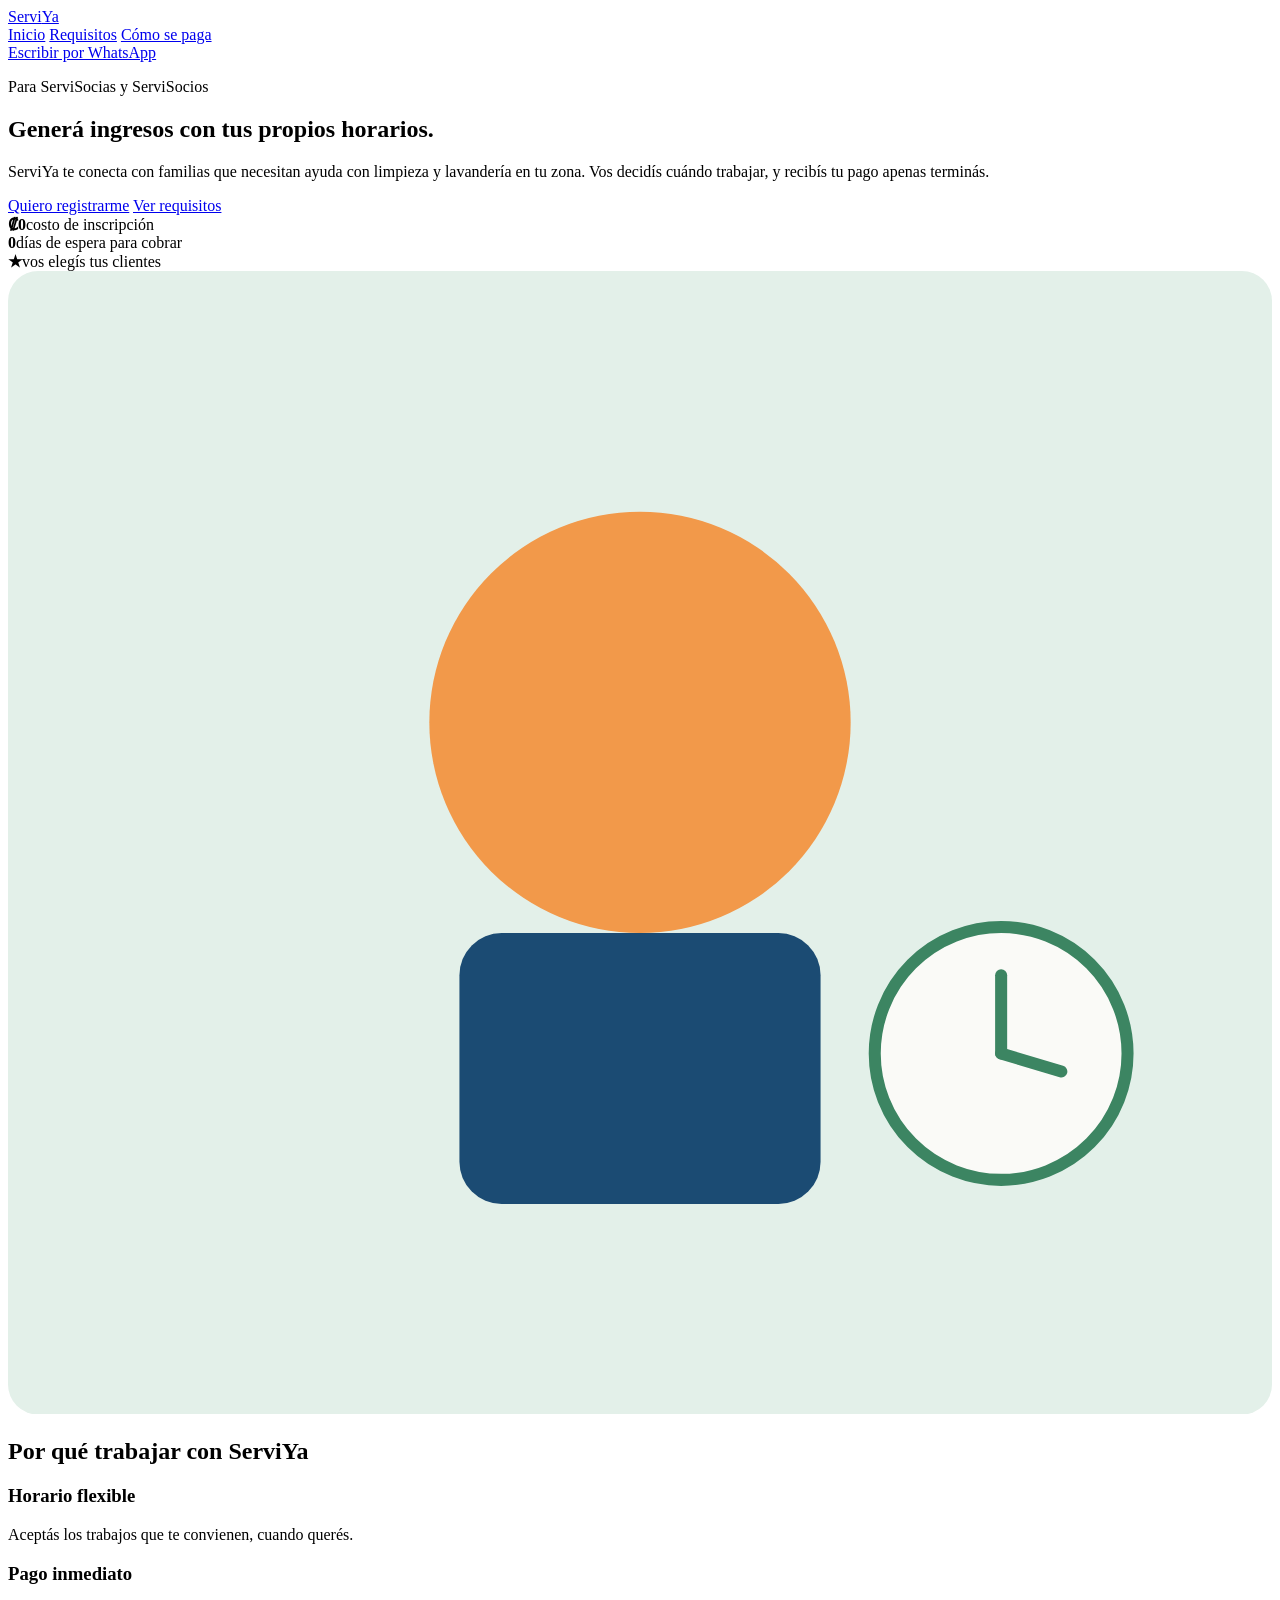
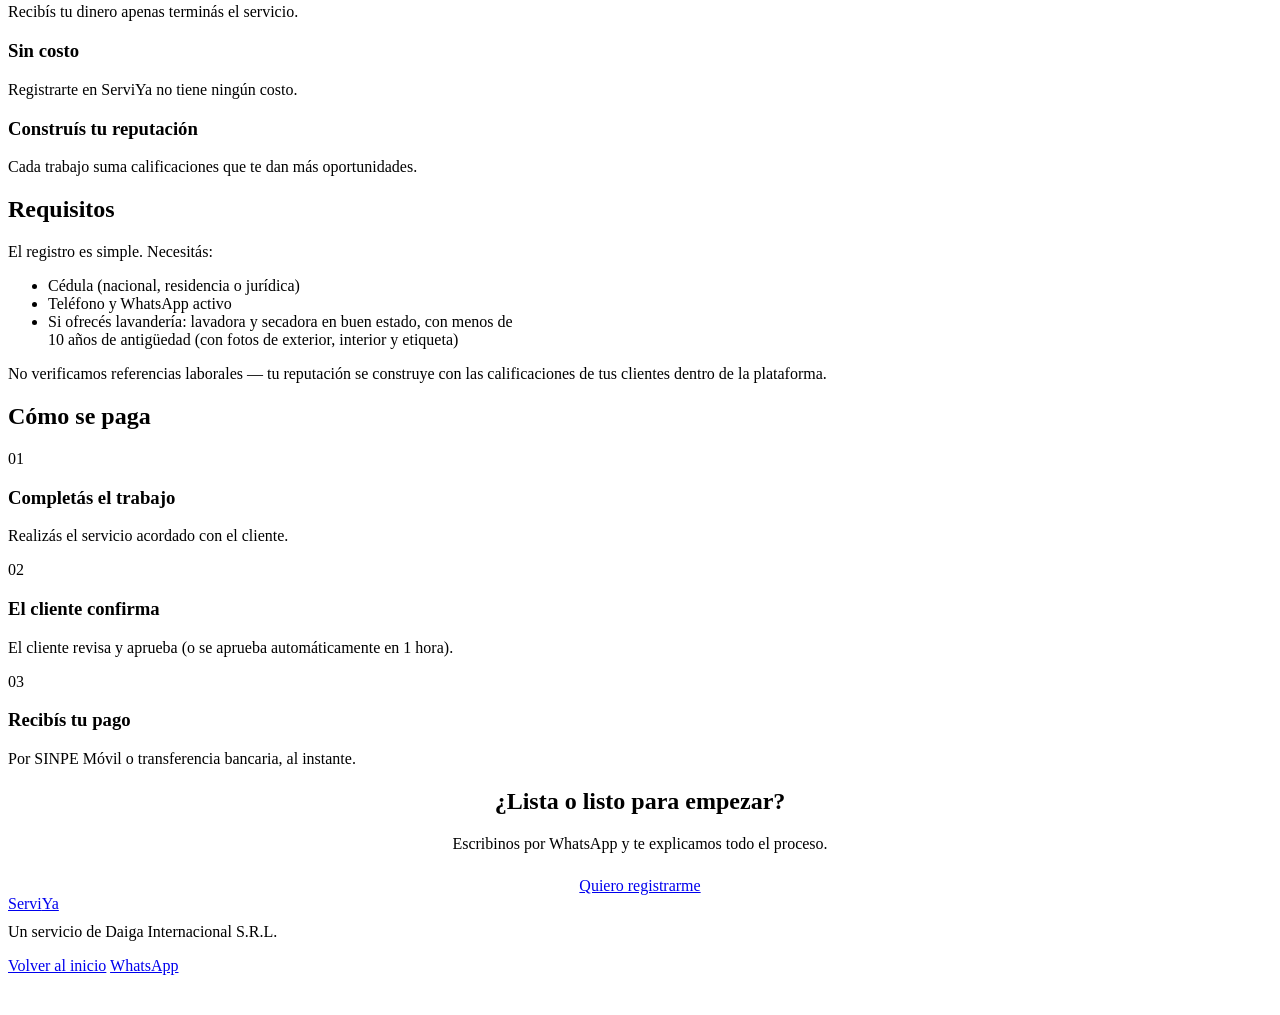
==== socios.html @ 501db4bc "Add files via upload" ====
<!DOCTYPE html>
<html lang="es-CR">
<head>
<meta charset="UTF-8">
<meta name="viewport" content="width=device-width, initial-scale=1.0">
<title>Trabajá con ServiYa — Generá ingresos con horarios flexibles</title>
<meta name="description" content="Sumate a ServiYa como ServiSocia o ServiSocio. Horarios flexibles, pago rápido por SINPE Móvil o transferencia, sin costo de inscripción.">
<link rel="stylesheet" href="styles.css">
</head>
<body>

<header class="site">
  <div class="wrap nav">
    <a href="index.html" class="logo">Servi<span>Ya</span></a>
    <nav class="nav-links">
      <a href="index.html">Inicio</a>
      <a href="#requisitos">Requisitos</a>
      <a href="#pagos">Cómo se paga</a>
    </nav>
    <a class="btn btn-primary" href="https://wa.me/50661637745?text=Hola%2C%20quiero%20ser%20ServiSocio%2Fa%20de%20ServiYa" target="_blank" rel="noopener">Escribir por WhatsApp</a>
  </div>
</header>

<section class="hero">
  <div class="wrap hero-grid">
    <div>
      <p class="eyebrow-plain">Para ServiSocias y ServiSocios</p>
      <h1>Generá ingresos con tus propios horarios.</h1>
      <p class="lead">ServiYa te conecta con familias que necesitan ayuda con limpieza y lavandería en tu zona. Vos decidís cuándo trabajar, y recibís tu pago apenas terminás.</p>
      <div class="hero-actions">
        <a class="btn btn-primary" href="https://wa.me/50661637745?text=Hola%2C%20quiero%20ser%20ServiSocio%2Fa%20de%20ServiYa" target="_blank" rel="noopener">Quiero registrarme</a>
        <a class="btn btn-outline" href="#requisitos">Ver requisitos</a>
      </div>
      <div class="trust-row">
        <div class="trust-item"><strong>₡0</strong><span>costo de inscripción</span></div>
        <div class="trust-item"><strong>0</strong><span>días de espera para cobrar</span></div>
        <div class="trust-item"><strong>★</strong><span>vos elegís tus clientes</span></div>
      </div>
    </div>
    <div class="hero-art">
      <svg viewBox="0 0 420 380" width="100%" xmlns="http://www.w3.org/2000/svg" role="img" aria-label="Persona con canasta de ropa limpia y reloj de horario flexible">
        <rect x="0" y="0" width="420" height="380" rx="10" fill="#E3F0E9"/>
        <circle cx="210" cy="150" r="70" fill="#F2994A"/>
        <rect x="150" y="220" width="120" height="90" rx="14" fill="#1B4B73"/>
        <circle cx="330" cy="260" r="42" fill="#FAFAF7" stroke="#3C8562" stroke-width="4"/>
        <line x1="330" y1="260" x2="330" y2="234" stroke="#3C8562" stroke-width="4" stroke-linecap="round"/>
        <line x1="330" y1="260" x2="350" y2="266" stroke="#3C8562" stroke-width="4" stroke-linecap="round"/>
      </svg>
    </div>
  </div>
</section>

<section id="beneficios">
  <div class="wrap">
    <div class="section-head">
      <h2>Por qué trabajar con ServiYa</h2>
    </div>
    <div class="steps">
      <div class="step">
        <h3>Horario flexible</h3>
        <p>Aceptás los trabajos que te convienen, cuando querés.</p>
      </div>
      <div class="step">
        <h3>Pago inmediato</h3>
        <p>Recibís tu dinero apenas terminás el servicio.</p>
      </div>
      <div class="step">
        <h3>Sin costo</h3>
        <p>Registrarte en ServiYa no tiene ningún costo.</p>
      </div>
      <div class="step">
        <h3>Construís tu reputación</h3>
        <p>Cada trabajo suma calificaciones que te dan más oportunidades.</p>
      </div>
    </div>
  </div>
</section>

<section id="requisitos">
  <div class="wrap">
    <div class="section-head">
      <h2>Requisitos</h2>
      <p>El registro es simple. Necesitás:</p>
    </div>
    <ul class="service-list" style="max-width:480px; font-size:1rem;">
      <li>Cédula (nacional, residencia o jurídica)</li>
      <li>Teléfono y WhatsApp activo</li>
      <li>Si ofrecés lavandería: lavadora y secadora en buen estado, con menos de 10 años de antigüedad (con fotos de exterior, interior y etiqueta)</li>
    </ul>
    <p class="pricing-note">No verificamos referencias laborales — tu reputación se construye con las calificaciones de tus clientes dentro de la plataforma.</p>
  </div>
</section>

<section id="pagos">
  <div class="wrap">
    <div class="section-head">
      <h2>Cómo se paga</h2>
    </div>
    <div class="steps" style="grid-template-columns: repeat(3, 1fr);">
      <div class="step">
        <span class="num">01</span>
        <h3>Completás el trabajo</h3>
        <p>Realizás el servicio acordado con el cliente.</p>
      </div>
      <div class="step">
        <span class="num">02</span>
        <h3>El cliente confirma</h3>
        <p>El cliente revisa y aprueba (o se aprueba automáticamente en 1 hora).</p>
      </div>
      <div class="step">
        <span class="num">03</span>
        <h3>Recibís tu pago</h3>
        <p>Por SINPE Móvil o transferencia bancaria, al instante.</p>
      </div>
    </div>
  </div>
</section>

<section>
  <div class="wrap" style="text-align:center;">
    <h2>¿Lista o listo para empezar?</h2>
    <p style="margin:0 auto 24px;">Escribinos por WhatsApp y te explicamos todo el proceso.</p>
    <a class="btn btn-primary" href="https://wa.me/50661637745?text=Hola%2C%20quiero%20ser%20ServiSocio%2Fa%20de%20ServiYa" target="_blank" rel="noopener">Quiero registrarme</a>
  </div>
</section>

<footer>
  <div class="wrap footer-grid">
    <div>
      <a href="index.html" class="logo">Servi<span>Ya</span></a>
      <p style="margin-top:10px;">Un servicio de Daiga Internacional S.R.L.</p>
    </div>
    <div class="footer-links">
      <a href="index.html">Volver al inicio</a>
      <a href="https://wa.me/50661637745" target="_blank" rel="noopener">WhatsApp</a>
    </div>
  </div>
</footer>

<a class="wa-float" href="https://wa.me/50661637745?text=Hola%2C%20quiero%20ser%20ServiSocio%2Fa%20de%20ServiYa" target="_blank" rel="noopener" aria-label="Contactar por WhatsApp">
  <svg width="28" height="28" viewBox="0 0 24 24" fill="#fff"><path d="M12.04 2C6.58 2 2.13 6.45 2.13 11.91c0 1.75.46 3.39 1.26 4.81L2 22l5.42-1.42a9.9 9.9 0 0 0 4.62 1.18h.01c5.46 0 9.9-4.45 9.9-9.91 0-2.65-1.03-5.13-2.9-7-1.87-1.87-4.35-2.85-7.01-2.85zm0 18.02h-.01a8.2 8.2 0 0 1-4.19-1.15l-.3-.18-3.12.82.83-3.04-.2-.31a8.15 8.15 0 0 1-1.26-4.35c0-4.52 3.68-8.2 8.21-8.2 2.19 0 4.25.86 5.8 2.4a8.14 8.14 0 0 1 2.4 5.81c0 4.52-3.68 8.2-8.16 8.2zm4.48-6.14c-.25-.12-1.45-.72-1.67-.8-.22-.08-.39-.12-.55.12-.16.25-.63.8-.77.96-.14.16-.28.18-.53.06-.25-.12-1.04-.38-1.98-1.22-.73-.65-1.22-1.46-1.37-1.7-.14-.25-.02-.39.11-.51.11-.11.25-.29.37-.43.12-.14.16-.25.25-.41.08-.16.04-.31-.02-.43-.06-.12-.55-1.32-.75-1.81-.2-.48-.4-.41-.55-.42-.14-.01-.31-.01-.47-.01-.16 0-.43.06-.65.31-.22.25-.86.84-.86 2.05 0 1.21.88 2.38 1 2.54.12.16 1.73 2.64 4.2 3.7.59.25 1.05.4 1.41.52.59.19 1.13.16 1.55.1.47-.07 1.45-.59 1.66-1.16.2-.57.2-1.06.14-1.16-.06-.1-.22-.16-.47-.28z"/></svg>
</a>

</body>
</html>
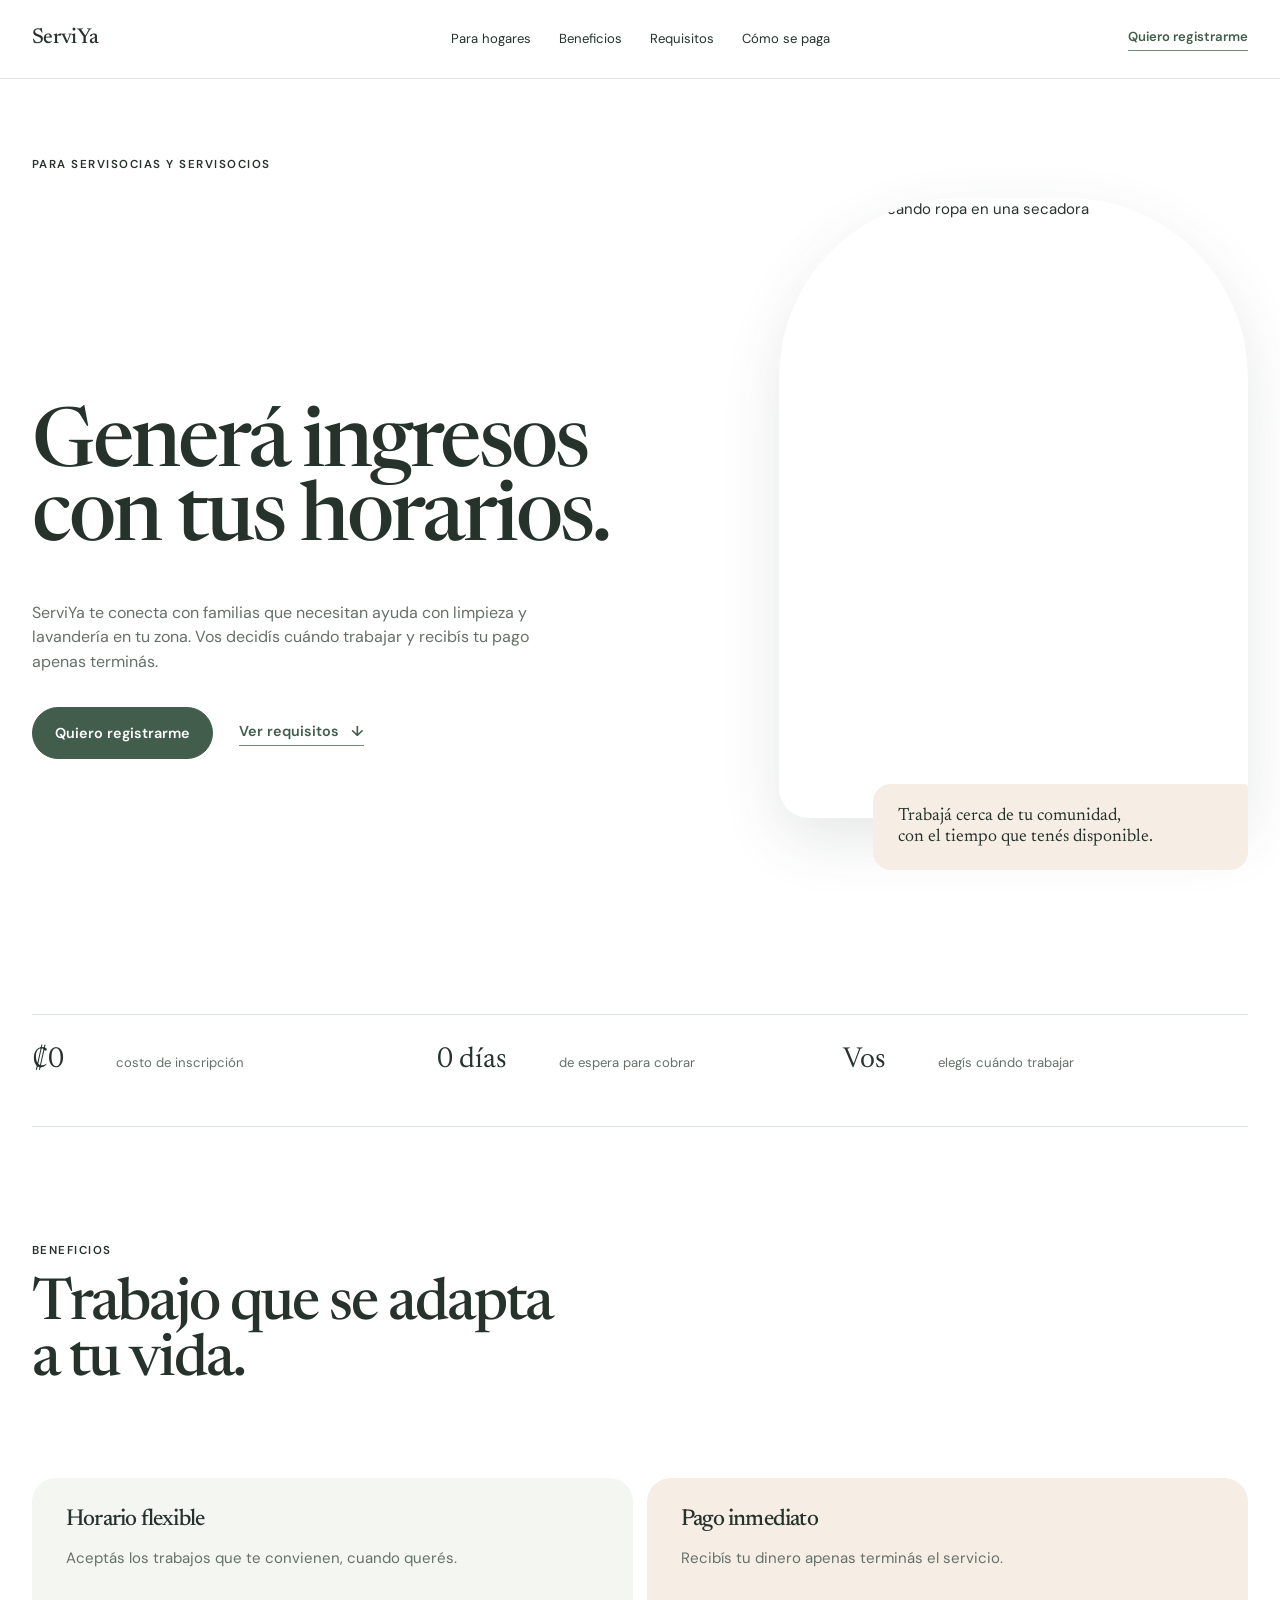
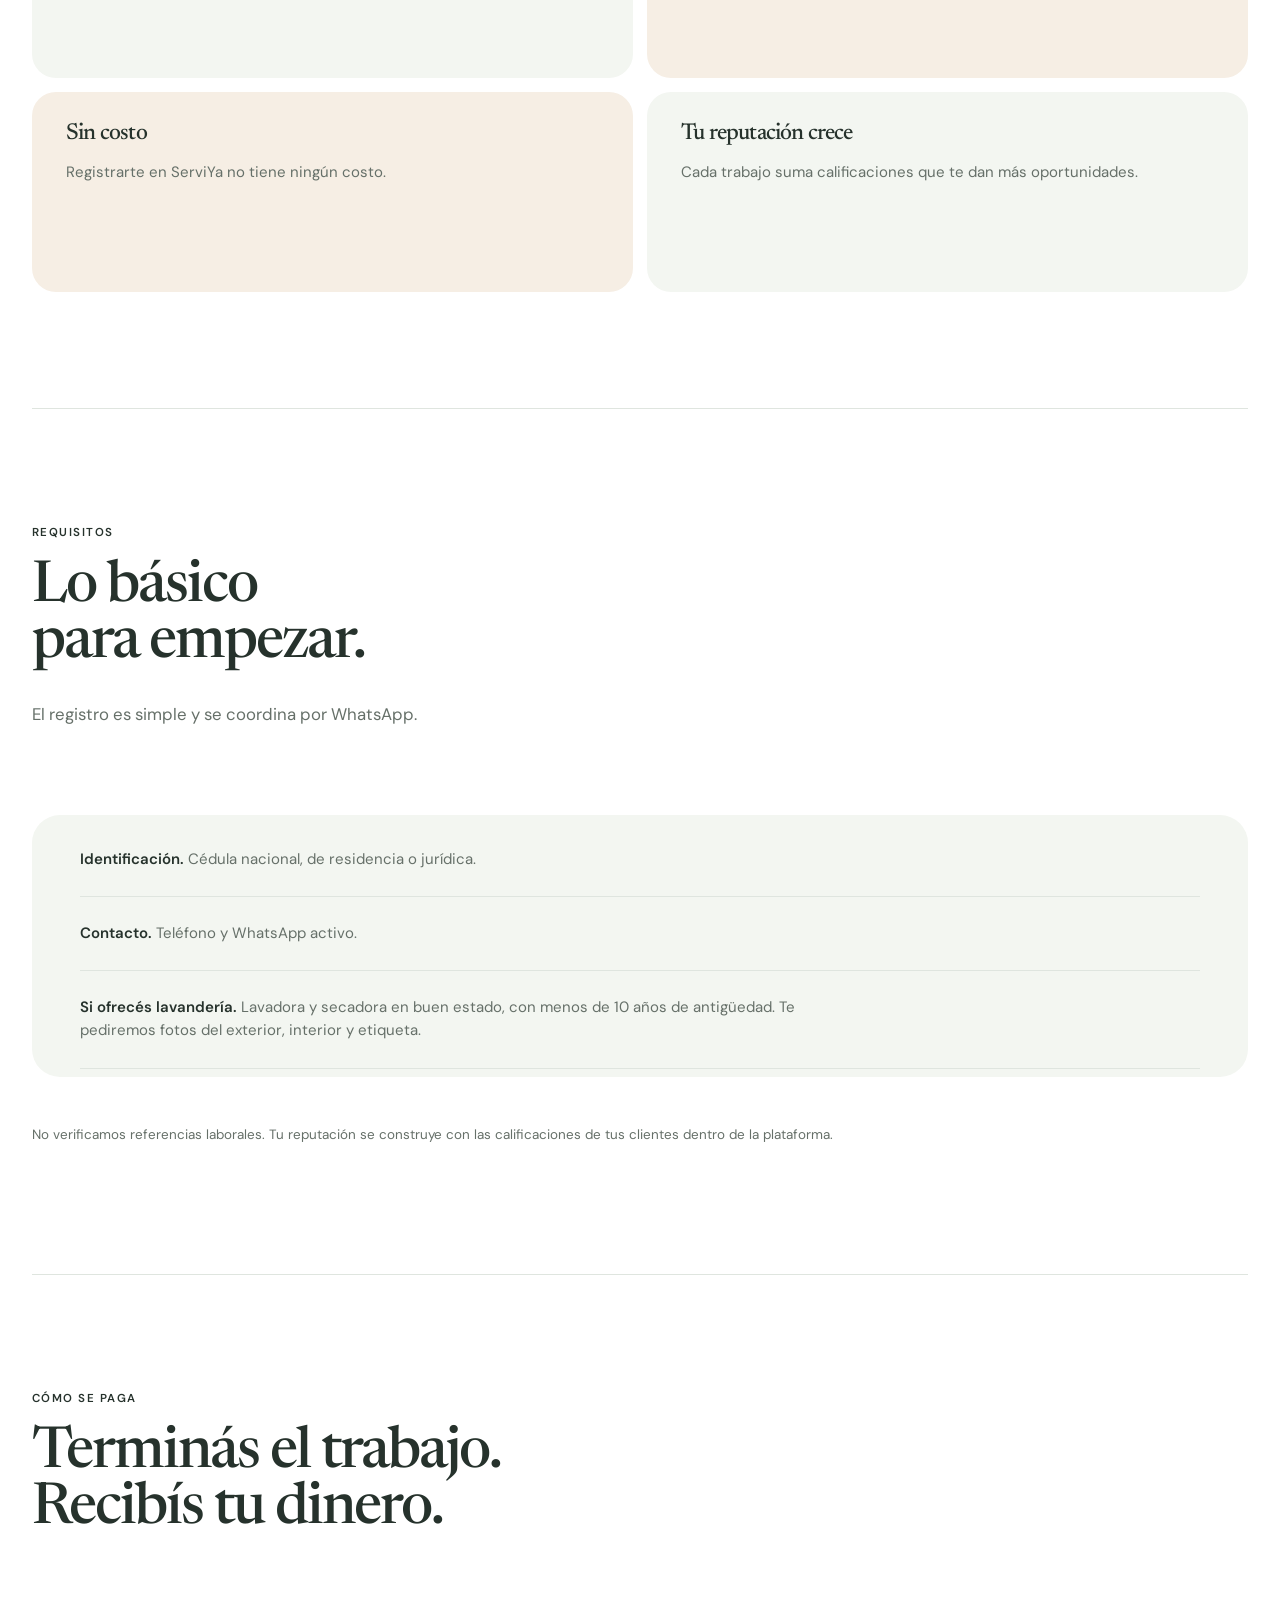
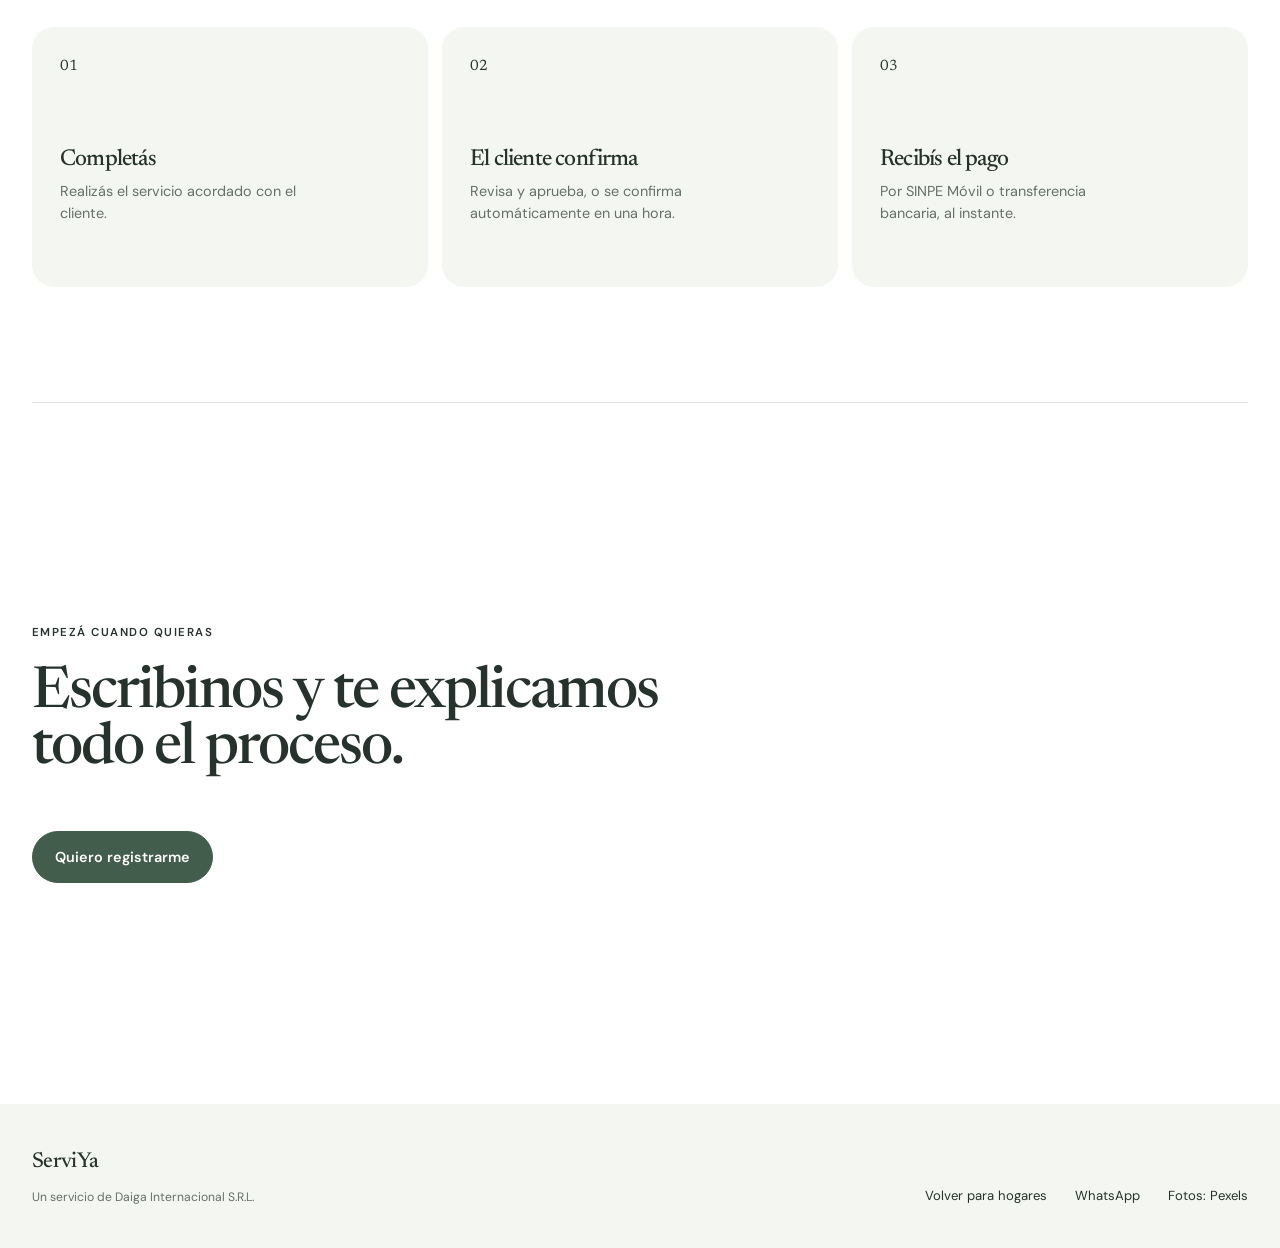
==== commit 07245c7a: "Add files via upload" ====
--- a/socios.html
+++ b/socios.html
@@ -1,145 +1,98 @@
-<!DOCTYPE html>
+<!doctype html>
 <html lang="es-CR">
 <head>
-<meta charset="UTF-8">
-<meta name="viewport" content="width=device-width, initial-scale=1.0">
-<title>Trabajá con ServiYa — Generá ingresos con horarios flexibles</title>
-<meta name="description" content="Sumate a ServiYa como ServiSocia o ServiSocio. Horarios flexibles, pago rápido por SINPE Móvil o transferencia, sin costo de inscripción.">
-<link rel="stylesheet" href="styles.css">
+  <meta charset="utf-8">
+  <meta name="viewport" content="width=device-width, initial-scale=1">
+  <title>Trabajá con ServiYa — Horarios flexibles</title>
+  <meta name="description" content="Generá ingresos ofreciendo limpieza o lavandería con horarios flexibles y pago rápido.">
+  <link rel="preconnect" href="https://fonts.googleapis.com">
+  <link rel="preconnect" href="https://fonts.gstatic.com" crossorigin>
+  <link href="https://fonts.googleapis.com/css2?family=DM+Sans:wght@400;500;600&family=Newsreader:opsz,wght@6..72,500;6..72,600&display=swap" rel="stylesheet">
+  <link rel="stylesheet" href="styles.css">
 </head>
 <body>
+  <header class="site-header">
+    <div class="shell header-inner">
+      <a class="site-name" href="index.html" aria-label="ServiYa, inicio">ServiYa</a>
+      <nav class="main-nav" aria-label="Navegación principal">
+        <a href="index.html">Para hogares</a>
+        <a href="#beneficios">Beneficios</a>
+        <a href="#requisitos">Requisitos</a>
+        <a href="#pagos">Cómo se paga</a>
+      </nav>
+      <a class="header-cta" href="https://wa.me/50661637745?text=Hola%2C%20quiero%20ser%20ServiSocio%2Fa%20de%20ServiYa" target="_blank" rel="noopener">Quiero registrarme</a>
+    </div>
+  </header>
 
-<header class="site">
-  <div class="wrap nav">
-    <a href="index.html" class="logo">Servi<span>Ya</span></a>
-    <nav class="nav-links">
-      <a href="index.html">Inicio</a>
-      <a href="#requisitos">Requisitos</a>
-      <a href="#pagos">Cómo se paga</a>
-    </nav>
-    <a class="btn btn-primary" href="https://wa.me/50661637745?text=Hola%2C%20quiero%20ser%20ServiSocio%2Fa%20de%20ServiYa" target="_blank" rel="noopener">Escribir por WhatsApp</a>
-  </div>
-</header>
+  <main>
+    <section class="hero shell partner-hero">
+      <p class="kicker">Para ServiSocias y ServiSocios</p>
+      <h1>Generá ingresos<br>con tus horarios.</h1>
+      <div class="hero-copy">
+        <p>ServiYa te conecta con familias que necesitan ayuda con limpieza y lavandería en tu zona. Vos decidís cuándo trabajar y recibís tu pago apenas terminás.</p>
+        <div class="actions">
+          <a class="button button-dark" href="https://wa.me/50661637745?text=Hola%2C%20quiero%20ser%20ServiSocio%2Fa%20de%20ServiYa" target="_blank" rel="noopener">Quiero registrarme</a>
+          <a class="text-link" href="#requisitos">Ver requisitos <span aria-hidden="true">↓</span></a>
+        </div>
+      </div>
+      <div class="hero-media partner-media">
+        <img class="hero-photo hero-photo-main" src="assets/laundry-home.webp" alt="Persona colocando ropa en una secadora" width="1200" height="1800">
+        <p class="photo-note">Trabajá cerca de tu comunidad,<br>con el tiempo que tenés disponible.</p>
+      </div>
+      <dl class="facts" aria-label="Datos para personas proveedoras">
+        <div><dt>₡0</dt><dd>costo de inscripción</dd></div>
+        <div><dt>0 días</dt><dd>de espera para cobrar</dd></div>
+        <div><dt>Vos</dt><dd>elegís cuándo trabajar</dd></div>
+      </dl>
+    </section>
 
-<section class="hero">
-  <div class="wrap hero-grid">
-    <div>
-      <p class="eyebrow-plain">Para ServiSocias y ServiSocios</p>
-      <h1>Generá ingresos con tus propios horarios.</h1>
-      <p class="lead">ServiYa te conecta con familias que necesitan ayuda con limpieza y lavandería en tu zona. Vos decidís cuándo trabajar, y recibís tu pago apenas terminás.</p>
-      <div class="hero-actions">
-        <a class="btn btn-primary" href="https://wa.me/50661637745?text=Hola%2C%20quiero%20ser%20ServiSocio%2Fa%20de%20ServiYa" target="_blank" rel="noopener">Quiero registrarme</a>
-        <a class="btn btn-outline" href="#requisitos">Ver requisitos</a>
+    <section class="section shell" id="beneficios">
+      <div class="section-intro">
+        <div><p class="kicker">Beneficios</p><h2>Trabajo que se adapta<br>a tu vida.</h2></div>
       </div>
-      <div class="trust-row">
-        <div class="trust-item"><strong>₡0</strong><span>costo de inscripción</span></div>
-        <div class="trust-item"><strong>0</strong><span>días de espera para cobrar</span></div>
-        <div class="trust-item"><strong>★</strong><span>vos elegís tus clientes</span></div>
+      <div class="benefit-grid">
+        <article><h3>Horario flexible</h3><span>Aceptás los trabajos que te convienen, cuando querés.</span></article>
+        <article><h3>Pago inmediato</h3><span>Recibís tu dinero apenas terminás el servicio.</span></article>
+        <article><h3>Sin costo</h3><span>Registrarte en ServiYa no tiene ningún costo.</span></article>
+        <article><h3>Tu reputación crece</h3><span>Cada trabajo suma calificaciones que te dan más oportunidades.</span></article>
       </div>
+    </section>
+
+    <section class="section shell" id="requisitos">
+      <div class="section-intro">
+        <div><p class="kicker">Requisitos</p><h2>Lo básico<br>para empezar.</h2><p class="intro-copy">El registro es simple y se coordina por WhatsApp.</p></div>
+      </div>
+      <ol class="requirements">
+        <li><p><strong>Identificación.</strong> Cédula nacional, de residencia o jurídica.</p></li>
+        <li><p><strong>Contacto.</strong> Teléfono y WhatsApp activo.</p></li>
+        <li><p><strong>Si ofrecés lavandería.</strong> Lavadora y secadora en buen estado, con menos de 10 años de antigüedad. Te pediremos fotos del exterior, interior y etiqueta.</p></li>
+      </ol>
+      <p class="fine-print">No verificamos referencias laborales. Tu reputación se construye con las calificaciones de tus clientes dentro de la plataforma.</p>
+    </section>
+
+    <section class="section shell" id="pagos">
+      <div class="section-intro">
+        <div><p class="kicker">Cómo se paga</p><h2>Terminás el trabajo.<br>Recibís tu dinero.</h2></div>
+      </div>
+      <ol class="steps steps-three">
+        <li><span>01</span><h3>Completás</h3><p>Realizás el servicio acordado con el cliente.</p></li>
+        <li><span>02</span><h3>El cliente confirma</h3><p>Revisa y aprueba, o se confirma automáticamente en una hora.</p></li>
+        <li><span>03</span><h3>Recibís el pago</h3><p>Por SINPE Móvil o transferencia bancaria, al instante.</p></li>
+      </ol>
+    </section>
+
+    <section class="closing shell">
+      <p class="kicker">Empezá cuando quieras</p>
+      <h2>Escribinos y te explicamos<br>todo el proceso.</h2>
+      <a class="button button-dark" href="https://wa.me/50661637745?text=Hola%2C%20quiero%20ser%20ServiSocio%2Fa%20de%20ServiYa" target="_blank" rel="noopener">Quiero registrarme</a>
+    </section>
+  </main>
+
+  <footer class="site-footer">
+    <div class="shell footer-inner">
+      <div><p class="site-name">ServiYa</p><p>Un servicio de Daiga Internacional S.R.L.</p></div>
+      <div class="footer-links"><a href="index.html">Volver para hogares</a><a href="https://wa.me/50661637745" target="_blank" rel="noopener">WhatsApp</a><a href="https://www.pexels.com/" target="_blank" rel="noopener">Fotos: Pexels</a></div>
     </div>
-    <div class="hero-art">
-      <svg viewBox="0 0 420 380" width="100%" xmlns="http://www.w3.org/2000/svg" role="img" aria-label="Persona con canasta de ropa limpia y reloj de horario flexible">
-        <rect x="0" y="0" width="420" height="380" rx="10" fill="#E3F0E9"/>
-        <circle cx="210" cy="150" r="70" fill="#F2994A"/>
-        <rect x="150" y="220" width="120" height="90" rx="14" fill="#1B4B73"/>
-        <circle cx="330" cy="260" r="42" fill="#FAFAF7" stroke="#3C8562" stroke-width="4"/>
-        <line x1="330" y1="260" x2="330" y2="234" stroke="#3C8562" stroke-width="4" stroke-linecap="round"/>
-        <line x1="330" y1="260" x2="350" y2="266" stroke="#3C8562" stroke-width="4" stroke-linecap="round"/>
-      </svg>
-    </div>
-  </div>
-</section>
-
-<section id="beneficios">
-  <div class="wrap">
-    <div class="section-head">
-      <h2>Por qué trabajar con ServiYa</h2>
-    </div>
-    <div class="steps">
-      <div class="step">
-        <h3>Horario flexible</h3>
-        <p>Aceptás los trabajos que te convienen, cuando querés.</p>
-      </div>
-      <div class="step">
-        <h3>Pago inmediato</h3>
-        <p>Recibís tu dinero apenas terminás el servicio.</p>
-      </div>
-      <div class="step">
-        <h3>Sin costo</h3>
-        <p>Registrarte en ServiYa no tiene ningún costo.</p>
-      </div>
-      <div class="step">
-        <h3>Construís tu reputación</h3>
-        <p>Cada trabajo suma calificaciones que te dan más oportunidades.</p>
-      </div>
-    </div>
-  </div>
-</section>
-
-<section id="requisitos">
-  <div class="wrap">
-    <div class="section-head">
-      <h2>Requisitos</h2>
-      <p>El registro es simple. Necesitás:</p>
-    </div>
-    <ul class="service-list" style="max-width:480px; font-size:1rem;">
-      <li>Cédula (nacional, residencia o jurídica)</li>
-      <li>Teléfono y WhatsApp activo</li>
-      <li>Si ofrecés lavandería: lavadora y secadora en buen estado, con menos de 10 años de antigüedad (con fotos de exterior, interior y etiqueta)</li>
-    </ul>
-    <p class="pricing-note">No verificamos referencias laborales — tu reputación se construye con las calificaciones de tus clientes dentro de la plataforma.</p>
-  </div>
-</section>
-
-<section id="pagos">
-  <div class="wrap">
-    <div class="section-head">
-      <h2>Cómo se paga</h2>
-    </div>
-    <div class="steps" style="grid-template-columns: repeat(3, 1fr);">
-      <div class="step">
-        <span class="num">01</span>
-        <h3>Completás el trabajo</h3>
-        <p>Realizás el servicio acordado con el cliente.</p>
-      </div>
-      <div class="step">
-        <span class="num">02</span>
-        <h3>El cliente confirma</h3>
-        <p>El cliente revisa y aprueba (o se aprueba automáticamente en 1 hora).</p>
-      </div>
-      <div class="step">
-        <span class="num">03</span>
-        <h3>Recibís tu pago</h3>
-        <p>Por SINPE Móvil o transferencia bancaria, al instante.</p>
-      </div>
-    </div>
-  </div>
-</section>
-
-<section>
-  <div class="wrap" style="text-align:center;">
-    <h2>¿Lista o listo para empezar?</h2>
-    <p style="margin:0 auto 24px;">Escribinos por WhatsApp y te explicamos todo el proceso.</p>
-    <a class="btn btn-primary" href="https://wa.me/50661637745?text=Hola%2C%20quiero%20ser%20ServiSocio%2Fa%20de%20ServiYa" target="_blank" rel="noopener">Quiero registrarme</a>
-  </div>
-</section>
-
-<footer>
-  <div class="wrap footer-grid">
-    <div>
-      <a href="index.html" class="logo">Servi<span>Ya</span></a>
-      <p style="margin-top:10px;">Un servicio de Daiga Internacional S.R.L.</p>
-    </div>
-    <div class="footer-links">
-      <a href="index.html">Volver al inicio</a>
-      <a href="https://wa.me/50661637745" target="_blank" rel="noopener">WhatsApp</a>
-    </div>
-  </div>
-</footer>
-
-<a class="wa-float" href="https://wa.me/50661637745?text=Hola%2C%20quiero%20ser%20ServiSocio%2Fa%20de%20ServiYa" target="_blank" rel="noopener" aria-label="Contactar por WhatsApp">
-  <svg width="28" height="28" viewBox="0 0 24 24" fill="#fff"><path d="M12.04 2C6.58 2 2.13 6.45 2.13 11.91c0 1.75.46 3.39 1.26 4.81L2 22l5.42-1.42a9.9 9.9 0 0 0 4.62 1.18h.01c5.46 0 9.9-4.45 9.9-9.91 0-2.65-1.03-5.13-2.9-7-1.87-1.87-4.35-2.85-7.01-2.85zm0 18.02h-.01a8.2 8.2 0 0 1-4.19-1.15l-.3-.18-3.12.82.83-3.04-.2-.31a8.15 8.15 0 0 1-1.26-4.35c0-4.52 3.68-8.2 8.21-8.2 2.19 0 4.25.86 5.8 2.4a8.14 8.14 0 0 1 2.4 5.81c0 4.52-3.68 8.2-8.16 8.2zm4.48-6.14c-.25-.12-1.45-.72-1.67-.8-.22-.08-.39-.12-.55.12-.16.25-.63.8-.77.96-.14.16-.28.18-.53.06-.25-.12-1.04-.38-1.98-1.22-.73-.65-1.22-1.46-1.37-1.7-.14-.25-.02-.39.11-.51.11-.11.25-.29.37-.43.12-.14.16-.25.25-.41.08-.16.04-.31-.02-.43-.06-.12-.55-1.32-.75-1.81-.2-.48-.4-.41-.55-.42-.14-.01-.31-.01-.47-.01-.16 0-.43.06-.65.31-.22.25-.86.84-.86 2.05 0 1.21.88 2.38 1 2.54.12.16 1.73 2.64 4.2 3.7.59.25 1.05.4 1.41.52.59.19 1.13.16 1.55.1.47-.07 1.45-.59 1.66-1.16.2-.57.2-1.06.14-1.16-.06-.1-.22-.16-.47-.28z"/></svg>
-</a>
-
+  </footer>
 </body>
 </html>
--- a/styles.css
+++ b/styles.css
@@ -0,0 +1,474 @@
+:root {
+  --ink: #26322c;
+  --muted: #667069;
+  --line: #dfe5df;
+  --soft: #f3f6f1;
+  --warm: #f6eee4;
+  --sage: #6f8977;
+  --sage-dark: #425d4b;
+  --white: #ffffff;
+  --serif: "Newsreader", Georgia, serif;
+  --sans: "DM Sans", sans-serif;
+}
+
+* { box-sizing: border-box; }
+
+html { scroll-behavior: smooth; }
+
+body {
+  margin: 0;
+  color: var(--ink);
+  background: var(--white);
+  font-family: var(--sans);
+  font-size: 15px;
+  line-height: 1.55;
+  -webkit-font-smoothing: antialiased;
+}
+
+a { color: inherit; }
+
+p, h1, h2, h3, dl, dd { margin-top: 0; }
+
+h1, h2, h3 {
+  font-family: var(--serif);
+  font-weight: 500;
+  letter-spacing: -0.035em;
+}
+
+h1 {
+  margin-bottom: 0;
+  font-size: clamp(3.25rem, 6.4vw, 6rem);
+  line-height: .9;
+}
+
+h2 {
+  margin-bottom: 0;
+  font-size: clamp(2.25rem, 4.5vw, 4.25rem);
+  line-height: .98;
+}
+
+h3 {
+  margin-bottom: .45rem;
+  font-size: clamp(1.25rem, 1.8vw, 1.7rem);
+  line-height: 1.05;
+}
+
+.shell {
+  width: min(1280px, calc(100% - 64px));
+  margin-inline: auto;
+}
+
+.site-header {
+  position: sticky;
+  top: 0;
+  z-index: 10;
+  background: rgba(255, 255, 255, .96);
+  border-bottom: 1px solid rgba(111, 137, 119, .2);
+  backdrop-filter: blur(12px);
+}
+
+.header-inner {
+  min-height: 78px;
+  display: grid;
+  grid-template-columns: 1fr auto 1fr;
+  align-items: center;
+  gap: 28px;
+}
+
+.site-name {
+  margin-bottom: 0;
+  font-family: var(--serif);
+  font-size: 1.35rem;
+  font-weight: 500;
+  letter-spacing: -.03em;
+  text-decoration: none;
+}
+
+.main-nav {
+  display: flex;
+  gap: 28px;
+  font-size: .82rem;
+}
+
+.main-nav a, .footer-links a {
+  text-decoration: none;
+  text-underline-offset: 5px;
+}
+
+.main-nav a:hover, .footer-links a:hover { text-decoration: underline; }
+
+.header-cta {
+  justify-self: end;
+  padding-bottom: 3px;
+  color: var(--sage-dark);
+  border-bottom: 1px solid var(--sage);
+  font-size: .82rem;
+  font-weight: 600;
+  text-decoration: none;
+}
+
+.hero {
+  min-height: calc(100vh - 78px);
+  padding-block: clamp(52px, 6vw, 86px) 42px;
+  display: grid;
+  grid-template-columns: minmax(0, 1.05fr) minmax(340px, .75fr);
+  grid-template-rows: auto auto auto auto;
+  column-gap: clamp(42px, 7vw, 100px);
+}
+
+.hero > .kicker { grid-column: 1 / -1; }
+.hero h1 {
+  align-self: end;
+  padding-top: clamp(20px, 3vw, 38px);
+  font-size: clamp(3.25rem, 6.4vw, 6rem);
+}
+
+.hero-copy {
+  align-self: start;
+  padding-top: 42px;
+  padding-bottom: 1.2rem;
+}
+
+.hero-copy > p {
+  max-width: 34rem;
+  color: var(--muted);
+  font-size: clamp(1rem, 1.25vw, 1.12rem);
+}
+
+.kicker {
+  margin-bottom: 24px;
+  font-size: .72rem;
+  font-weight: 600;
+  letter-spacing: .13em;
+  text-transform: uppercase;
+}
+
+.actions {
+  margin-top: 32px;
+  display: flex;
+  align-items: center;
+  gap: 26px;
+  flex-wrap: wrap;
+}
+
+.button {
+  min-height: 52px;
+  padding: 14px 22px;
+  display: inline-flex;
+  align-items: center;
+  justify-content: center;
+  border: 1px solid var(--sage-dark);
+  border-radius: 999px;
+  font-size: .9rem;
+  font-weight: 600;
+  text-decoration: none;
+  transition: transform .2s ease, background .2s ease;
+}
+
+.button-dark { color: var(--white); background: var(--sage-dark); }
+.button:hover { transform: translateY(-2px); }
+.button-dark:hover { background: #334b3b; }
+
+.text-link {
+  padding-bottom: 2px;
+  border-bottom: 1px solid var(--sage);
+  color: var(--sage-dark);
+  font-size: .9rem;
+  font-weight: 600;
+  text-decoration: none;
+}
+
+.text-link span { margin-left: 8px; }
+
+.facts {
+  grid-column: 1 / -1;
+  margin: 60px 0 0;
+  padding-top: 24px;
+  display: grid;
+  grid-template-columns: repeat(3, 1fr);
+  border-top: 1px solid var(--line);
+}
+
+.facts div { display: flex; align-items: baseline; gap: 12px; }
+.facts dt { font-family: var(--serif); font-size: 1.8rem; }
+.facts dd { color: var(--muted); font-size: .82rem; }
+
+.hero-media {
+  position: relative;
+  grid-column: 2;
+  grid-row: 2 / span 2;
+  min-height: clamp(490px, 55vw, 690px);
+  align-self: stretch;
+}
+
+.hero-photo {
+  display: block;
+  object-fit: cover;
+  box-shadow: 0 22px 60px rgba(52, 69, 58, .12);
+}
+
+.hero-photo-main {
+  width: calc(100% - 42px);
+  height: 88%;
+  margin-left: auto;
+  border-radius: 160px 160px 28px 28px;
+}
+
+.hero-photo-inset {
+  position: absolute;
+  left: 0;
+  bottom: 0;
+  width: 42%;
+  height: 42%;
+  border: 8px solid var(--white);
+  border-radius: 22px 90px 22px 22px;
+}
+
+.partner-media .hero-photo-main {
+  width: 100%;
+  height: 82%;
+  border-radius: 180px 180px 30px 30px;
+}
+
+.photo-note {
+  width: 80%;
+  margin: -34px 0 0 auto;
+  padding: 22px 25px;
+  position: relative;
+  color: var(--ink);
+  background: var(--warm);
+  border-radius: 18px 4px 18px 18px;
+  font-family: var(--serif);
+  font-size: 1.1rem;
+  line-height: 1.2;
+}
+
+.section {
+  padding-block: clamp(72px, 9vw, 125px);
+  border-top: 1px solid var(--line);
+  scroll-margin-top: 76px;
+}
+
+.section-intro {
+  margin-bottom: clamp(52px, 7vw, 88px);
+  max-width: 44rem;
+}
+
+.section-intro .kicker { margin-bottom: 18px; }
+
+.intro-copy {
+  max-width: 38rem;
+  margin-top: 28px;
+  color: var(--muted);
+  font-size: 1.05rem;
+}
+
+.service-list {
+  padding-inline: clamp(22px, 4vw, 54px);
+  background: var(--soft);
+  border-radius: 30px;
+}
+
+.service-item {
+  padding-block: 38px;
+  display: grid;
+  grid-template-columns: minmax(240px, .9fr) 1fr;
+  gap: 32px;
+  border-bottom: 1px solid #d8dfd8;
+}
+
+.service-item > div > p { max-width: 36rem; color: var(--muted); }
+
+.service-item ul {
+  margin: 0;
+  padding: 0;
+  list-style: none;
+  color: var(--muted);
+  font-size: .92rem;
+}
+
+.service-item li { padding: 7px 0; border-bottom: 1px solid var(--line); }
+.service-combined { align-items: center; }
+.service-combined .text-link { justify-self: start; }
+
+.pricing-layout {
+  display: grid;
+  grid-template-columns: 1fr 1fr;
+  gap: clamp(48px, 8vw, 120px);
+}
+
+.price-group {
+  padding: clamp(24px, 4vw, 44px);
+  background: var(--soft);
+  border-radius: 26px;
+}
+
+.price-group:nth-child(2) { background: var(--warm); }
+.price-group h3 { padding-bottom: 18px; border-bottom: 1px solid rgba(66, 93, 75, .35); }
+.subheading { margin-top: 64px; }
+.price-list { margin-bottom: 0; }
+
+.price-list div {
+  padding: 15px 0;
+  display: flex;
+  justify-content: space-between;
+  gap: 24px;
+  border-bottom: 1px solid var(--line);
+}
+
+.price-list dt { color: var(--muted); }
+.price-list dd { margin-bottom: 0; font-weight: 600; white-space: nowrap; }
+.compact div { padding-block: 11px; }
+
+.fine-print {
+  max-width: 58rem;
+  margin-top: 48px;
+  color: var(--muted);
+  font-size: .84rem;
+}
+
+.steps {
+  margin: 0;
+  padding: 0;
+  display: grid;
+  grid-template-columns: repeat(4, 1fr);
+  list-style: none;
+  gap: 14px;
+  border-top: 0;
+}
+
+.steps li {
+  min-height: 260px;
+  padding: 28px;
+  background: var(--soft);
+  border-right: 0;
+  border-radius: 22px;
+}
+
+.steps li + li { padding-left: 28px; }
+.steps span, .benefit-grid article > p { display: block; margin-bottom: 70px; font-family: var(--serif); }
+.steps p { max-width: 15rem; color: var(--muted); font-size: .9rem; }
+.steps-three { grid-template-columns: repeat(3, 1fr); }
+
+.locations {
+  margin: 0;
+  padding: 0;
+  display: grid;
+  grid-template-columns: repeat(3, 1fr);
+  list-style: none;
+  gap: 10px;
+  border-top: 0;
+}
+
+.locations li {
+  padding: 18px 20px;
+  background: var(--soft);
+  border-bottom: 0;
+  border-radius: 14px;
+  font-family: var(--serif);
+  font-size: clamp(1.3rem, 2.3vw, 2rem);
+}
+
+.benefit-grid {
+  display: grid;
+  grid-template-columns: repeat(2, 1fr);
+  gap: 14px;
+  border-top: 0;
+}
+
+.benefit-grid article { min-height: 200px; padding: 30px 34px; background: var(--soft); border: 0; border-radius: 24px; }
+.benefit-grid article:nth-child(2), .benefit-grid article:nth-child(3) { background: var(--warm); }
+.benefit-grid article:nth-child(odd) { border-right: 0; }
+.benefit-grid article:nth-child(even) { padding-left: 34px; }
+.benefit-grid h3 { margin-bottom: 14px; }
+.benefit-grid span { color: var(--muted); }
+
+.requirements { margin: 0; padding: 8px clamp(22px, 4vw, 48px); list-style: none; background: var(--soft); border-radius: 28px; }
+.requirements li { padding: 25px 0; border-bottom: 1px solid var(--line); }
+.requirements p { max-width: 45rem; margin-bottom: 0; color: var(--muted); }
+.requirements strong { color: var(--ink); font-weight: 600; }
+
+.closing {
+  min-height: 78vh;
+  padding-block: clamp(80px, 11vw, 145px);
+  display: flex;
+  flex-direction: column;
+  align-items: flex-start;
+  justify-content: center;
+  border-top: 1px solid var(--line);
+}
+
+.closing h2 { max-width: 1100px; }
+.closing .button { margin-top: 52px; }
+
+.site-footer { padding-block: 42px; background: var(--soft); border-top: 0; }
+.footer-inner { display: flex; align-items: flex-end; justify-content: space-between; gap: 32px; }
+.footer-inner > div > p:last-child { margin: 8px 0 0; color: var(--muted); font-size: .76rem; }
+.footer-links { display: flex; gap: 28px; font-size: .82rem; }
+
+a:focus-visible { outline: 2px solid var(--ink); outline-offset: 5px; }
+
+@media (prefers-reduced-motion: no-preference) {
+  .hero > *, .section-intro > *, .closing > * {
+    animation: reveal .7s both;
+  }
+
+  .hero h1, .section-intro > div, .closing h2 { animation-delay: .08s; }
+  .hero-copy, .closing .button { animation-delay: .16s; }
+  .facts { animation-delay: .24s; }
+
+  @keyframes reveal {
+    from { opacity: 0; transform: translateY(14px); }
+    to { opacity: 1; transform: translateY(0); }
+  }
+}
+
+@media (max-width: 900px) {
+  .shell { width: min(100% - 40px, 760px); }
+  .header-inner { grid-template-columns: 1fr auto; min-height: 68px; }
+  .main-nav { display: none; }
+  .hero { min-height: auto; grid-template-columns: 1fr; grid-template-rows: auto; }
+  .hero > .kicker { grid-column: auto; }
+  .hero h1 { margin: 50px 0; }
+  .hero-copy { max-width: 580px; }
+  .hero-media { grid-column: auto; grid-row: auto; min-height: 620px; margin-top: 44px; }
+  .facts { margin-top: 72px; }
+  .service-item { grid-template-columns: 1fr; }
+  .service-item ul, .service-combined .text-link { grid-column: auto; }
+  .steps { grid-template-columns: repeat(2, 1fr); }
+  .steps li:nth-child(2) { border-right: 0; }
+  .steps li:nth-child(3), .steps li:nth-child(4) { border-top: 0; }
+  .steps li:nth-child(3) { padding-left: 28px; }
+  .steps-three { grid-template-columns: repeat(3, 1fr); }
+  .steps-three li:nth-child(2) { border-right: 1px solid var(--line); }
+  .steps-three li:nth-child(3) { padding-left: 28px; border-top: 0; }
+}
+
+@media (max-width: 620px) {
+  .shell { width: calc(100% - 32px); }
+  .header-cta { font-size: .76rem; }
+  h1 { font-size: clamp(2.85rem, 13vw, 4.2rem); }
+  h2 { font-size: clamp(2.15rem, 10vw, 3.35rem); }
+  .hero { padding-top: 58px; }
+  .hero h1 { font-size: clamp(2.85rem, 13vw, 4.2rem); }
+  .hero-media { min-height: 500px; }
+  .hero-photo-main { width: calc(100% - 28px); border-radius: 100px 100px 24px 24px; }
+  .hero-photo-inset { width: 47%; height: 38%; border-width: 6px; }
+  .partner-media .hero-photo-main { width: 100%; border-radius: 110px 110px 24px 24px; }
+  .facts { grid-template-columns: 1fr; gap: 13px; }
+  .facts div { justify-content: space-between; padding-bottom: 10px; border-bottom: 1px solid var(--line); }
+  .facts dt { font-size: 1.4rem; }
+  .service-item { grid-template-columns: 1fr; gap: 14px; }
+  .service-item ul, .service-combined .text-link { grid-column: auto; }
+  .pricing-layout { grid-template-columns: 1fr; }
+  .steps, .steps-three { grid-template-columns: 1fr; }
+  .steps li, .steps li + li, .steps-three li:nth-child(3) { min-height: 0; padding: 26px; border-right: 0; border-top: 0; border-bottom: 0; }
+  .steps span { margin-bottom: 38px; }
+  .locations { grid-template-columns: 1fr 1fr; }
+  .benefit-grid { grid-template-columns: 1fr; }
+  .benefit-grid article, .benefit-grid article:nth-child(even) { min-height: 0; padding: 28px; border-right: 0; }
+  .benefit-grid article > p { margin-bottom: 38px; }
+  .requirements li { grid-template-columns: 1fr; gap: 24px; }
+  .footer-inner { align-items: flex-start; flex-direction: column; }
+  .footer-links { flex-direction: column; gap: 10px; }
+}
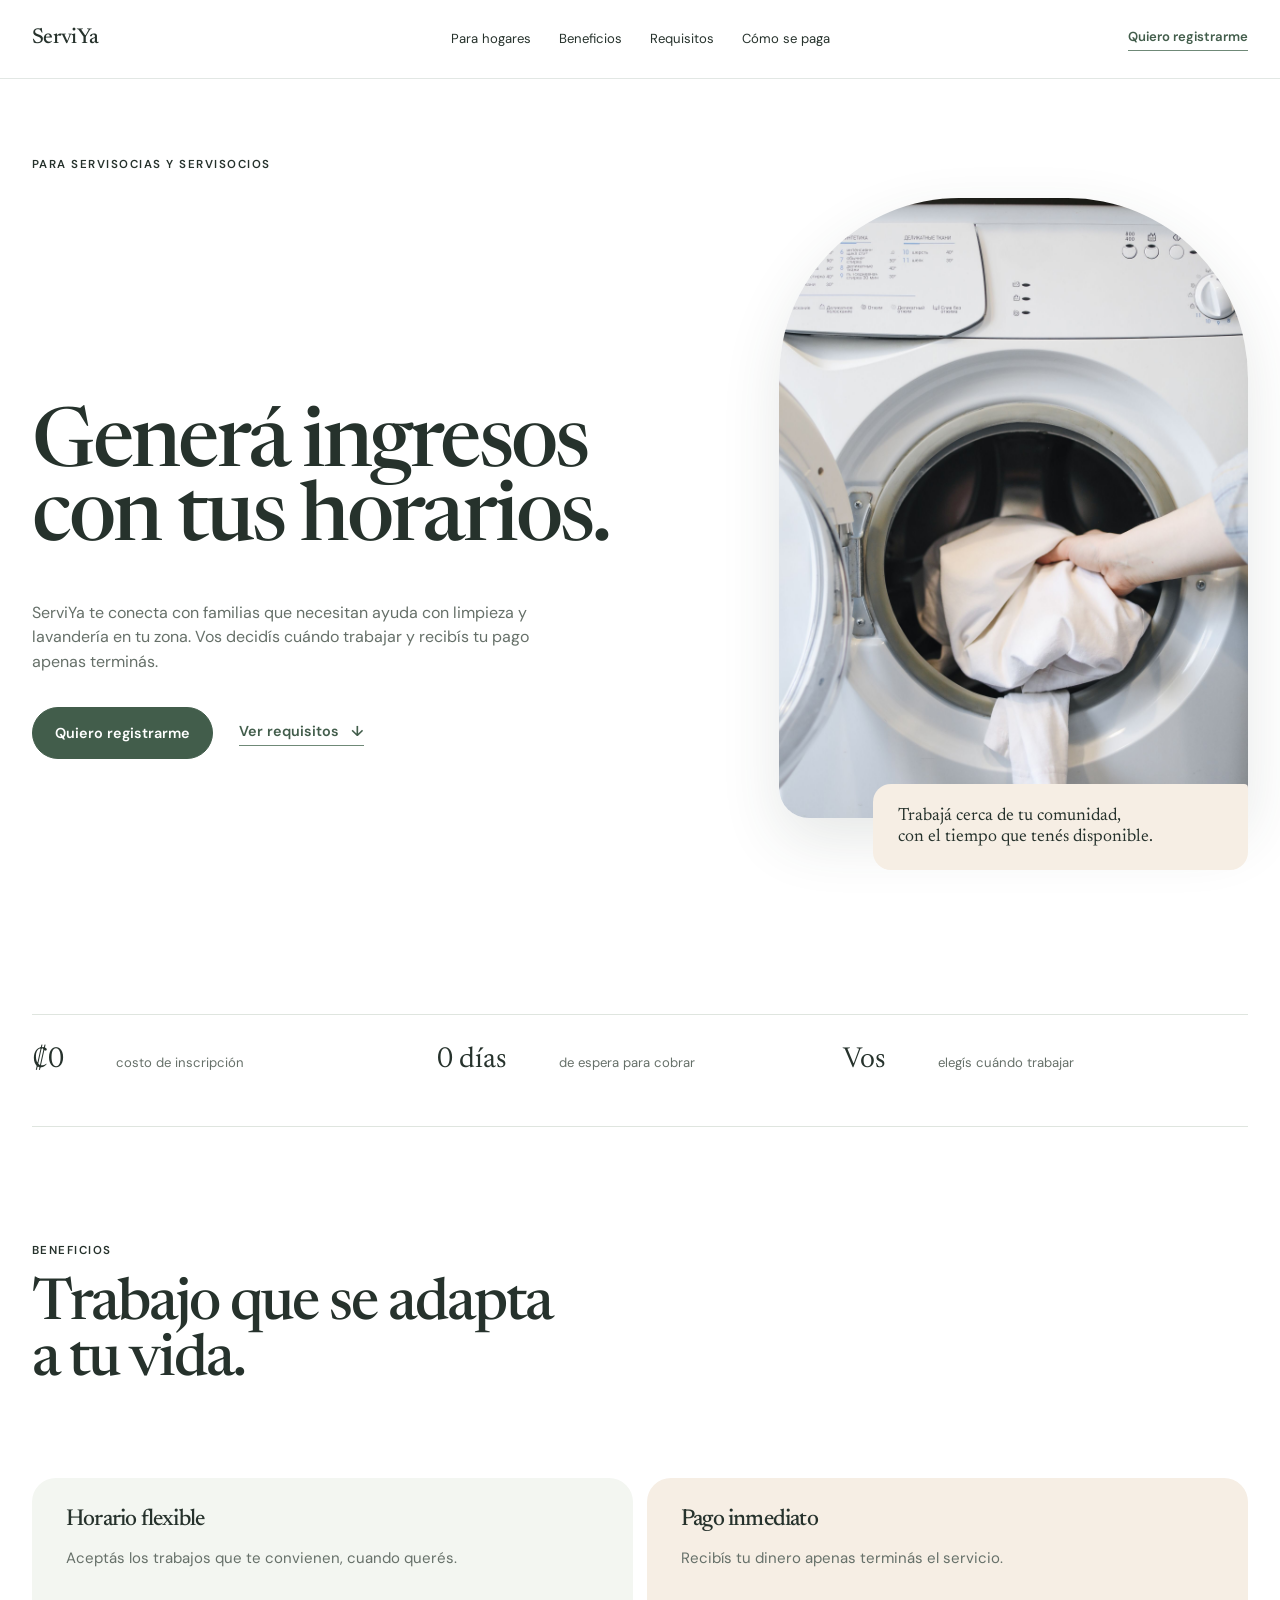
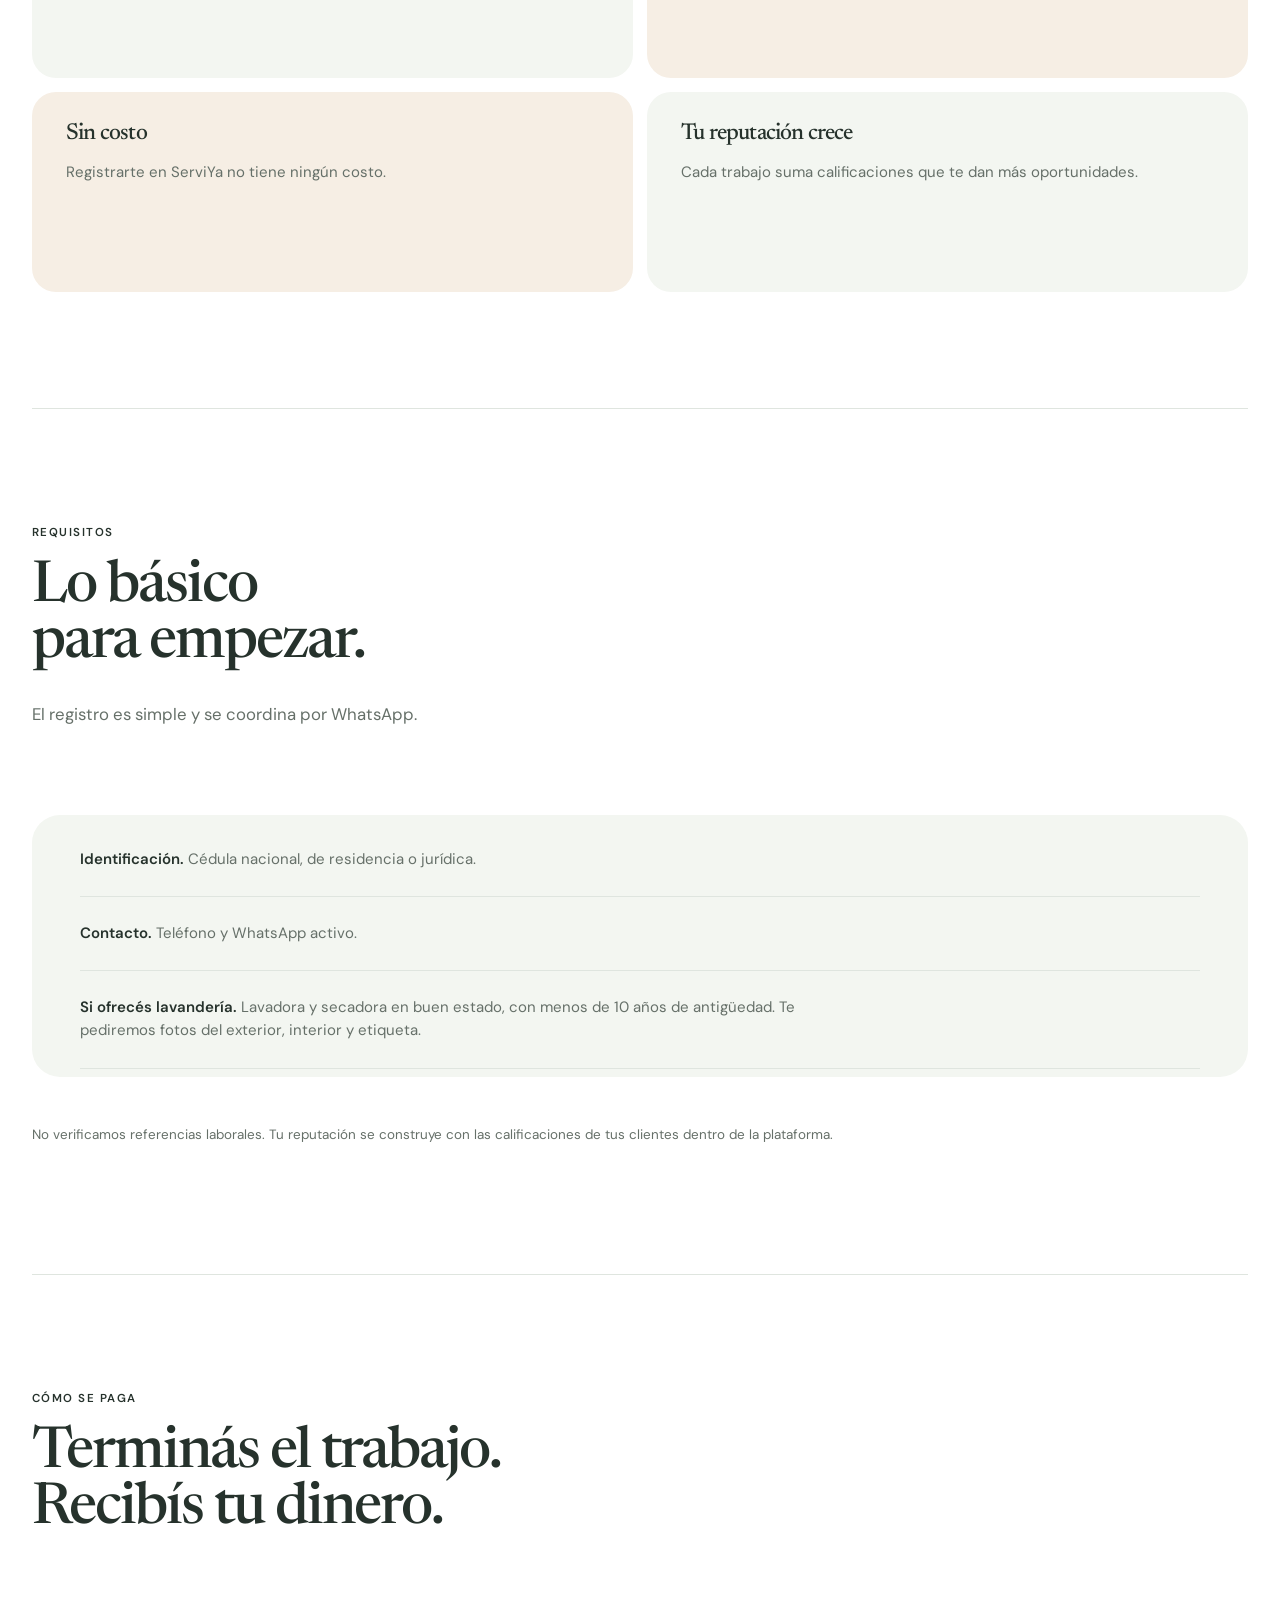
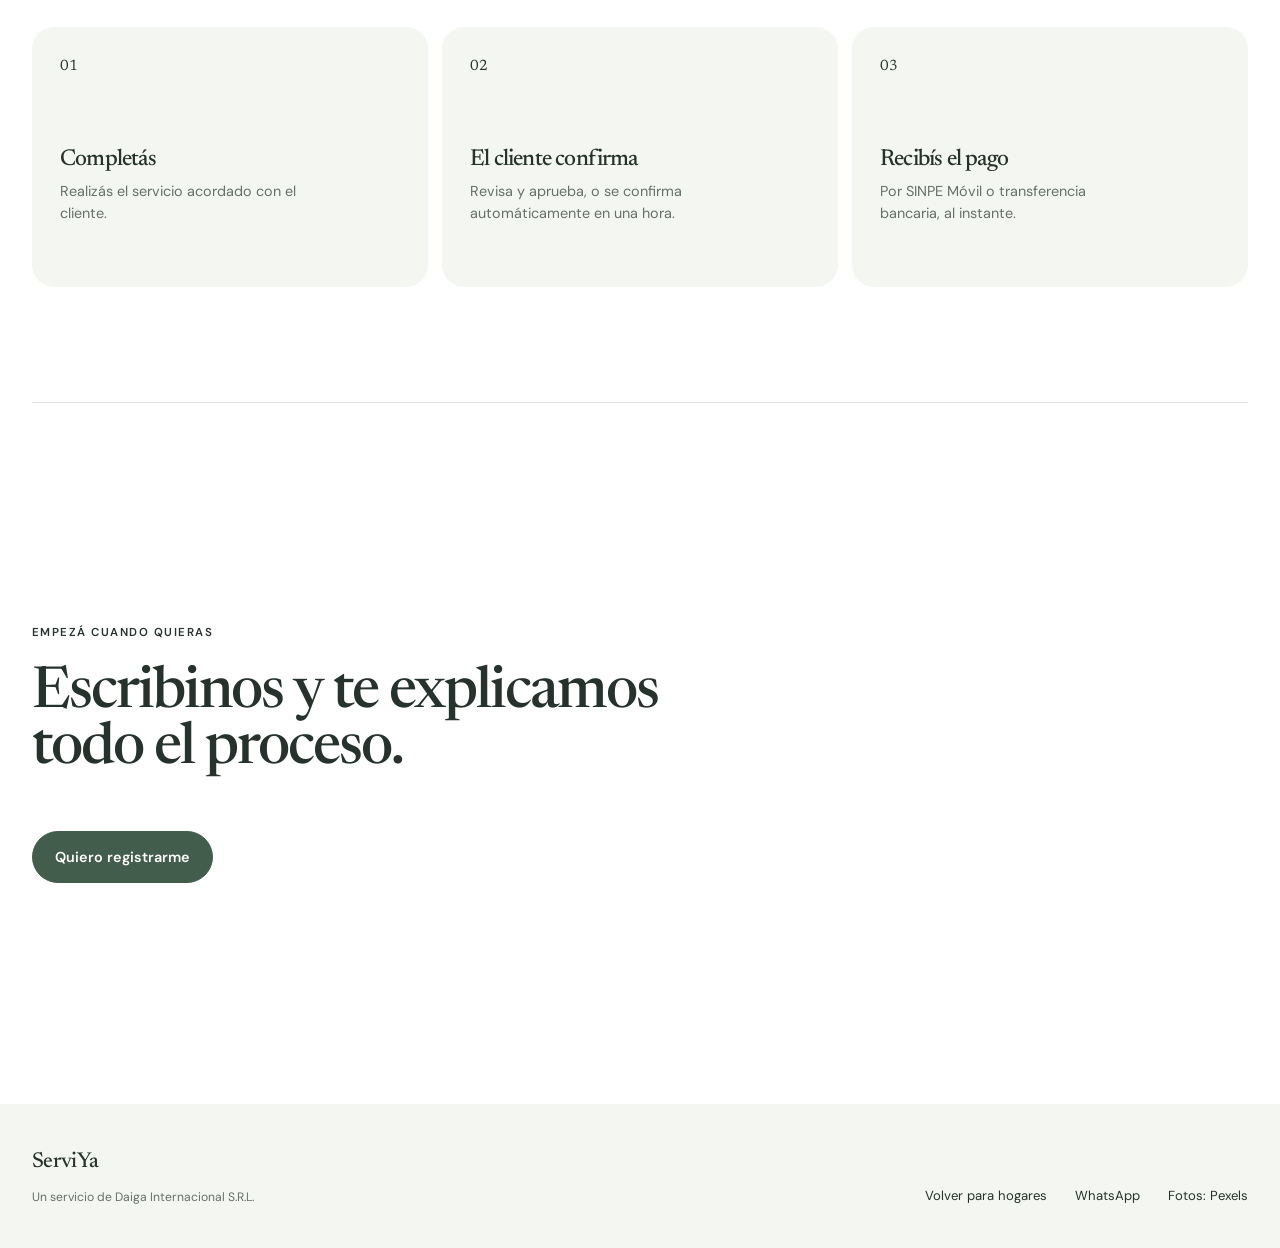
==== commit 33e6a1dd: "Add files via upload" ====
--- a/socios.html
+++ b/socios.html
@@ -36,7 +36,7 @@
         </div>
       </div>
       <div class="hero-media partner-media">
-        <img class="hero-photo hero-photo-main" src="assets/laundry-home.webp" alt="Persona colocando ropa en una secadora" width="1200" height="1800">
+        <img class="hero-photo hero-photo-main" src="assets/laundry-home.jpg" alt="Persona colocando ropa en una secadora" width="1200" height="1800">
         <p class="photo-note">Trabajá cerca de tu comunidad,<br>con el tiempo que tenés disponible.</p>
       </div>
       <dl class="facts" aria-label="Datos para personas proveedoras">
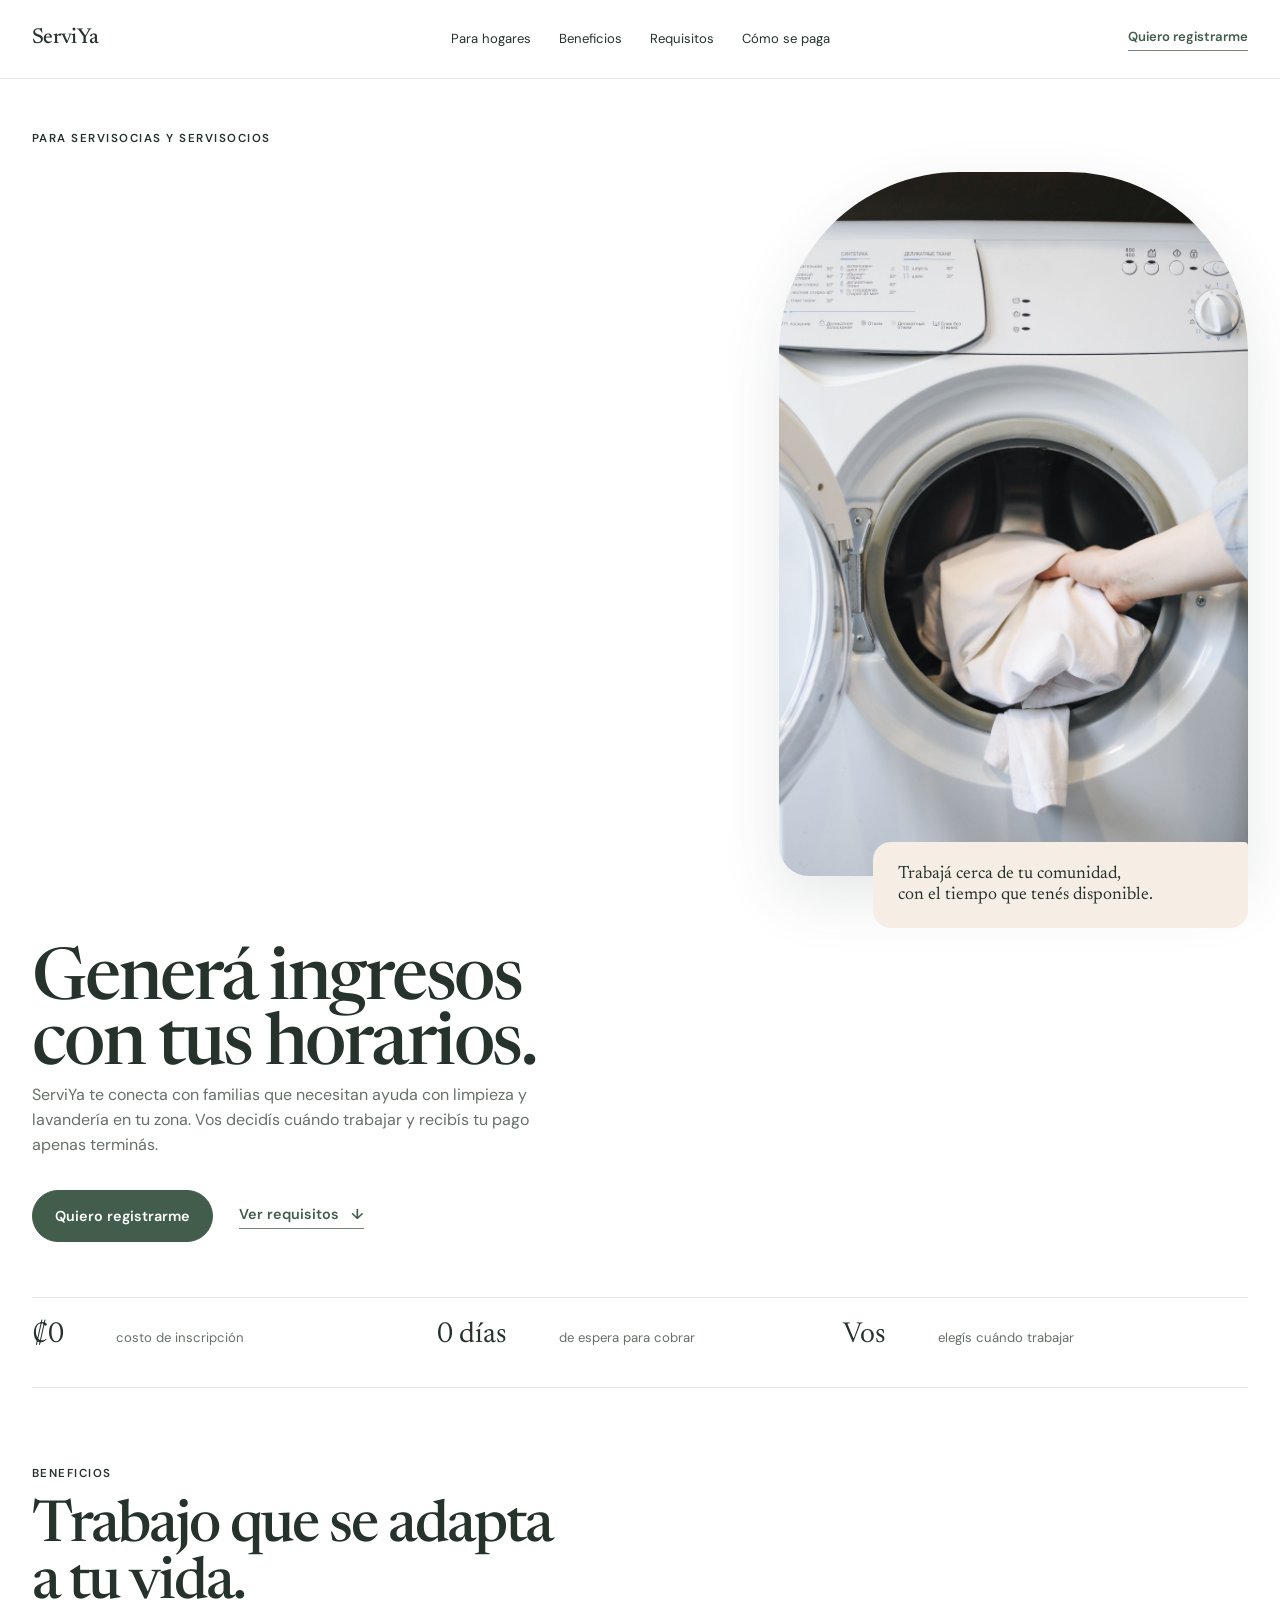
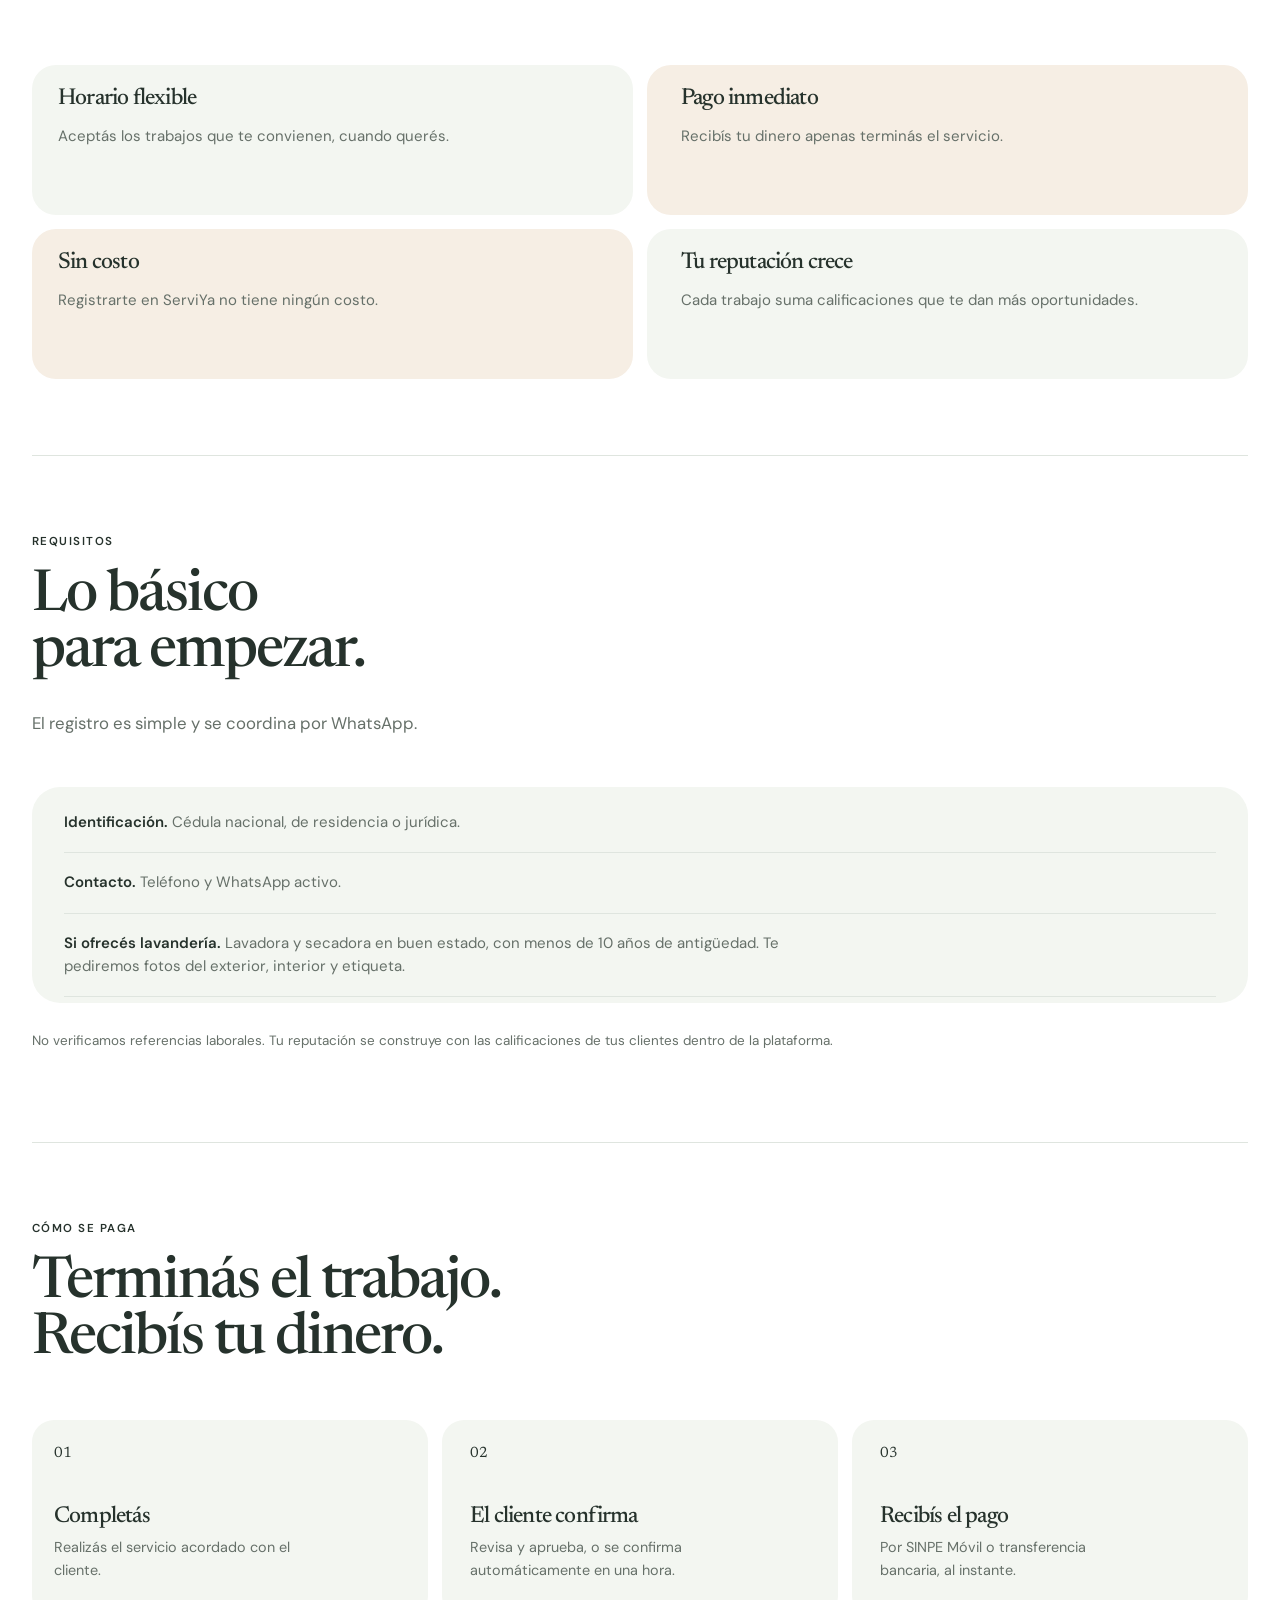
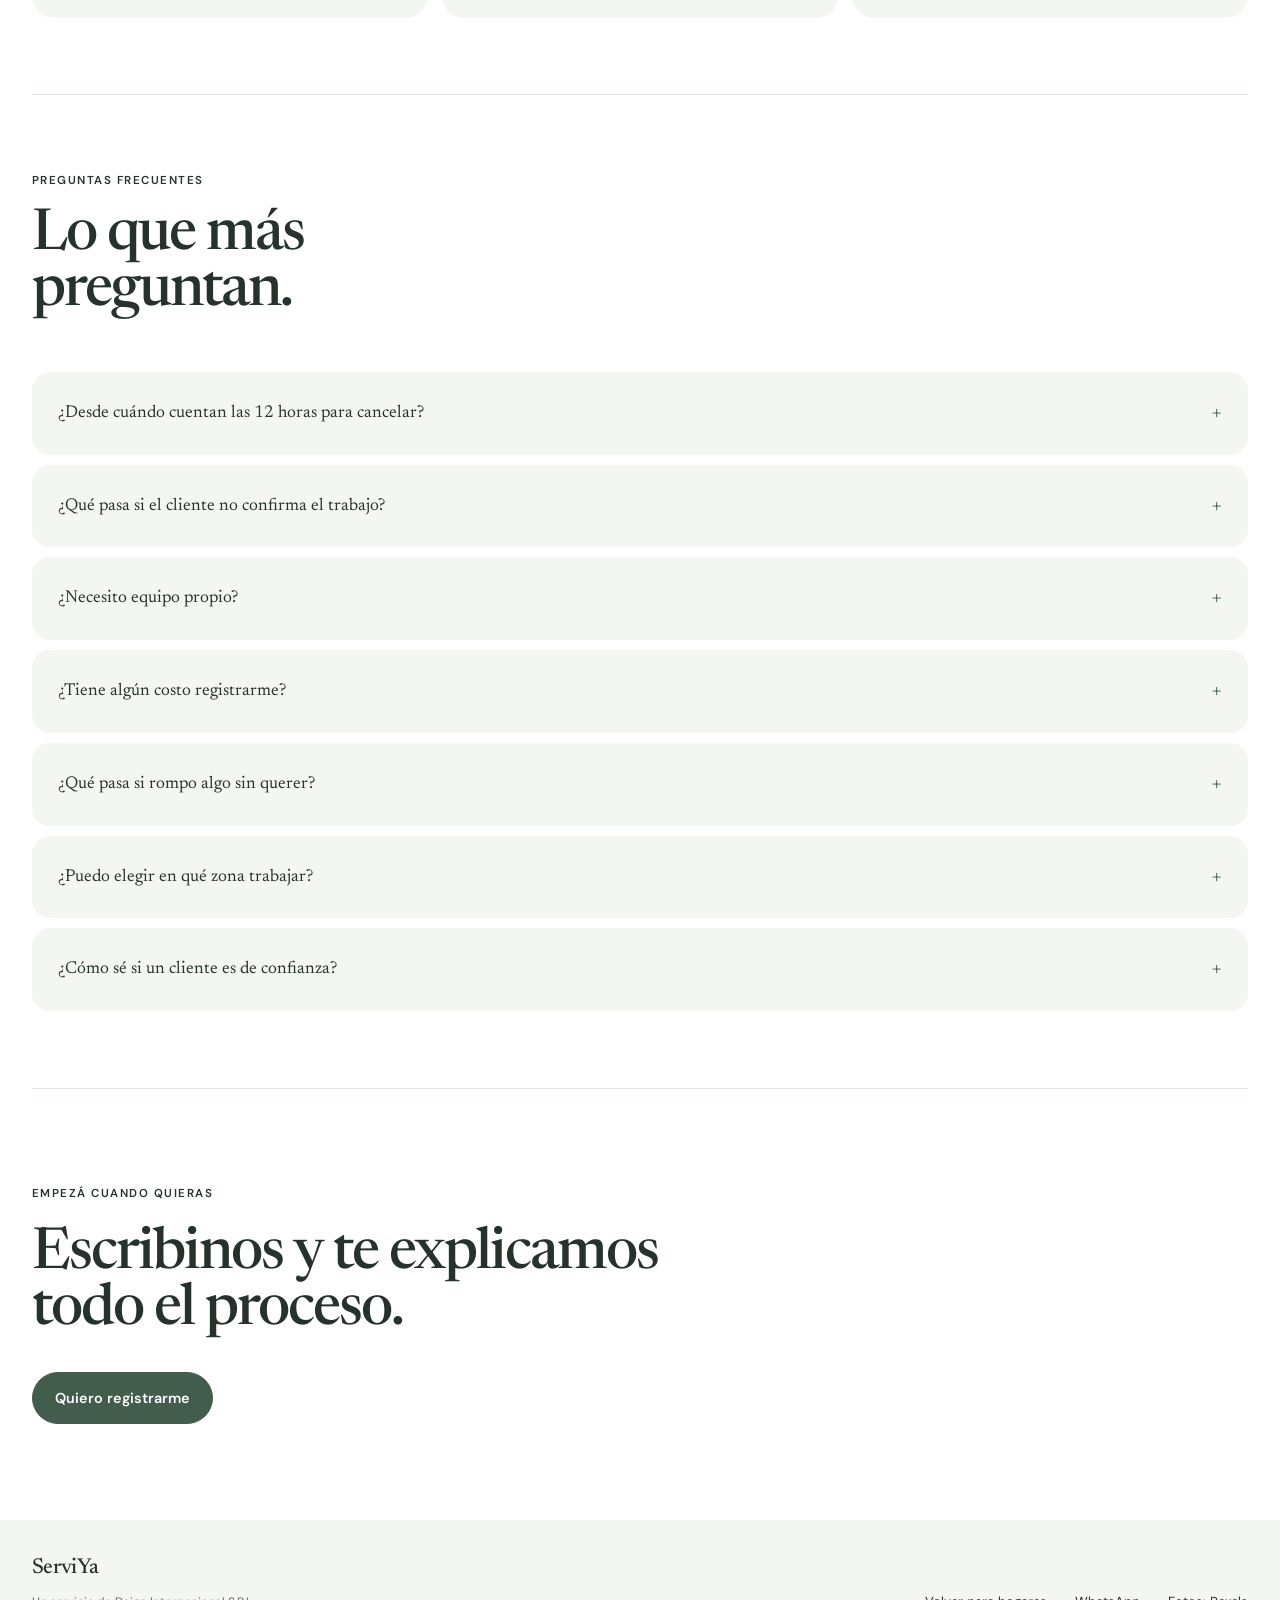
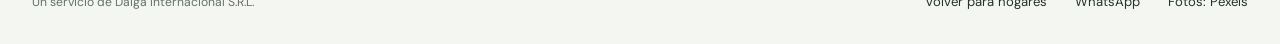
==== commit 71cfc673: "Add files via upload" ====
--- a/socios.html
+++ b/socios.html
@@ -81,6 +81,42 @@
       </ol>
     </section>
 
+    <section class="section shell" id="preguntas">
+      <div class="section-intro">
+        <div><p class="kicker">Preguntas frecuentes</p><h2>Lo que más<br>preguntan.</h2></div>
+      </div>
+      <div class="faq-list">
+        <details class="faq-item">
+          <summary>¿Desde cuándo cuentan las 12 horas para cancelar?</summary>
+          <p>Se cuentan desde la hora acordada para el servicio. Por ejemplo, si el servicio es a las 2pm del sábado, tenés que avisar antes de las 2am de ese mismo día.</p>
+        </details>
+        <details class="faq-item">
+          <summary>¿Qué pasa si el cliente no confirma el trabajo?</summary>
+          <p>Si no responde dentro de una hora después de terminado el servicio, se aprueba automáticamente y recibís tu pago igual.</p>
+        </details>
+        <details class="faq-item">
+          <summary>¿Necesito equipo propio?</summary>
+          <p>Para limpieza, sí: tus propios implementos (o los del cliente, si así lo acuerdan). Para lavandería, necesitás lavadora y secadora en buen estado y con menos de 10 años de antigüedad.</p>
+        </details>
+        <details class="faq-item">
+          <summary>¿Tiene algún costo registrarme?</summary>
+          <p>No, registrarte en ServiYa es completamente gratis.</p>
+        </details>
+        <details class="faq-item">
+          <summary>¿Qué pasa si rompo algo sin querer?</summary>
+          <p>Se verifica el valor del daño con fotos o videollamada junto a Atención al Cliente, y ese monto se descuenta de tu pago por ese trabajo (hasta el total del servicio). Nunca más de lo que cobraste por ese trabajo específico.</p>
+        </details>
+        <details class="faq-item">
+          <summary>¿Puedo elegir en qué zona trabajar?</summary>
+          <p>Sí. Por ahora ServiYa opera en Barrio Escalante / San Pedro y Rohrmoser — podés indicarnos en cuál de las dos preferís recibir solicitudes.</p>
+        </details>
+        <details class="faq-item">
+          <summary>¿Cómo sé si un cliente es de confianza?</summary>
+          <p>Cada cliente tiene una calificación dentro de la plataforma, visible para vos antes de aceptar el trabajo.</p>
+        </details>
+      </div>
+    </section>
+
     <section class="closing shell">
       <p class="kicker">Empezá cuando quieras</p>
       <h2>Escribinos y te explicamos<br>todo el proceso.</h2>
--- a/styles.css
+++ b/styles.css
@@ -108,8 +108,8 @@
 }
 
 .hero {
-  min-height: calc(100vh - 78px);
-  padding-block: clamp(52px, 6vw, 86px) 42px;
+  min-height: auto;
+  padding-block: clamp(36px, 4vw, 60px) 28px;
   display: grid;
   grid-template-columns: minmax(0, 1.05fr) minmax(340px, .75fr);
   grid-template-rows: auto auto auto auto;
@@ -118,14 +118,14 @@
 
 .hero > .kicker { grid-column: 1 / -1; }
 .hero h1 {
-  align-self: end;
-  padding-top: clamp(20px, 3vw, 38px);
-  font-size: clamp(3.25rem, 6.4vw, 6rem);
+  grid-column: 1 / -1;
+  padding-top: clamp(12px, 2vw, 22px);
+  font-size: clamp(2.75rem, 5.6vw, 5rem);
 }
 
 .hero-copy {
   align-self: start;
-  padding-top: 42px;
+  padding-top: 4px;
   padding-bottom: 1.2rem;
 }
 
@@ -182,8 +182,8 @@
 
 .facts {
   grid-column: 1 / -1;
-  margin: 60px 0 0;
-  padding-top: 24px;
+  margin: 36px 0 0;
+  padding-top: 16px;
   display: grid;
   grid-template-columns: repeat(3, 1fr);
   border-top: 1px solid var(--line);
@@ -197,8 +197,8 @@
   position: relative;
   grid-column: 2;
   grid-row: 2 / span 2;
-  min-height: clamp(490px, 55vw, 690px);
-  align-self: stretch;
+  min-height: clamp(320px, 38vw, 460px);
+  align-self: start;
 }
 
 .hero-photo {
@@ -244,13 +244,13 @@
 }
 
 .section {
-  padding-block: clamp(72px, 9vw, 125px);
+  padding-block: clamp(44px, 6vw, 84px);
   border-top: 1px solid var(--line);
   scroll-margin-top: 76px;
 }
 
 .section-intro {
-  margin-bottom: clamp(52px, 7vw, 88px);
+  margin-bottom: clamp(30px, 4vw, 52px);
   max-width: 44rem;
 }
 
@@ -270,7 +270,7 @@
 }
 
 .service-item {
-  padding-block: 38px;
+  padding-block: 26px;
   display: grid;
   grid-template-columns: minmax(240px, .9fr) 1fr;
   gap: 32px;
@@ -294,18 +294,18 @@
 .pricing-layout {
   display: grid;
   grid-template-columns: 1fr 1fr;
-  gap: clamp(48px, 8vw, 120px);
+  gap: clamp(28px, 5vw, 72px);
 }
 
 .price-group {
-  padding: clamp(24px, 4vw, 44px);
+  padding: clamp(18px, 3vw, 32px);
   background: var(--soft);
   border-radius: 26px;
 }
 
 .price-group:nth-child(2) { background: var(--warm); }
 .price-group h3 { padding-bottom: 18px; border-bottom: 1px solid rgba(66, 93, 75, .35); }
-.subheading { margin-top: 64px; }
+.subheading { margin-top: 40px; }
 .price-list { margin-bottom: 0; }
 
 .price-list div {
@@ -322,7 +322,7 @@
 
 .fine-print {
   max-width: 58rem;
-  margin-top: 48px;
+  margin-top: 28px;
   color: var(--muted);
   font-size: .84rem;
 }
@@ -338,15 +338,15 @@
 }
 
 .steps li {
-  min-height: 260px;
-  padding: 28px;
+  min-height: 190px;
+  padding: 22px;
   background: var(--soft);
   border-right: 0;
   border-radius: 22px;
 }
 
 .steps li + li { padding-left: 28px; }
-.steps span, .benefit-grid article > p { display: block; margin-bottom: 70px; font-family: var(--serif); }
+.steps span, .benefit-grid article > p { display: block; margin-bottom: 40px; font-family: var(--serif); }
 .steps p { max-width: 15rem; color: var(--muted); font-size: .9rem; }
 .steps-three { grid-template-columns: repeat(3, 1fr); }
 
@@ -354,14 +354,15 @@
   margin: 0;
   padding: 0;
   display: grid;
-  grid-template-columns: repeat(3, 1fr);
+  grid-template-columns: repeat(2, 1fr);
+  max-width: 640px;
   list-style: none;
-  gap: 10px;
+  gap: 12px;
   border-top: 0;
 }
 
 .locations li {
-  padding: 18px 20px;
+  padding: 14px 18px;
   background: var(--soft);
   border-bottom: 0;
   border-radius: 14px;
@@ -376,21 +377,66 @@
   border-top: 0;
 }
 
-.benefit-grid article { min-height: 200px; padding: 30px 34px; background: var(--soft); border: 0; border-radius: 24px; }
+.benefit-grid article { min-height: 150px; padding: 22px 26px; background: var(--soft); border: 0; border-radius: 24px; }
 .benefit-grid article:nth-child(2), .benefit-grid article:nth-child(3) { background: var(--warm); }
 .benefit-grid article:nth-child(odd) { border-right: 0; }
 .benefit-grid article:nth-child(even) { padding-left: 34px; }
 .benefit-grid h3 { margin-bottom: 14px; }
 .benefit-grid span { color: var(--muted); }
 
-.requirements { margin: 0; padding: 8px clamp(22px, 4vw, 48px); list-style: none; background: var(--soft); border-radius: 28px; }
-.requirements li { padding: 25px 0; border-bottom: 1px solid var(--line); }
+.requirements { margin: 0; padding: 6px clamp(16px, 3vw, 32px); list-style: none; background: var(--soft); border-radius: 28px; }
+.requirements li { padding: 18px 0; border-bottom: 1px solid var(--line); }
 .requirements p { max-width: 45rem; margin-bottom: 0; color: var(--muted); }
 .requirements strong { color: var(--ink); font-weight: 600; }
 
+.faq-list {
+  display: flex;
+  flex-direction: column;
+  gap: 10px;
+}
+
+.faq-item {
+  background: var(--soft);
+  border-radius: 18px;
+  padding: 6px 26px;
+}
+
+.faq-item summary {
+  padding: 18px 0;
+  cursor: pointer;
+  font-family: var(--serif);
+  font-size: 1.08rem;
+  color: var(--ink);
+  list-style: none;
+  display: flex;
+  align-items: center;
+  justify-content: space-between;
+  gap: 16px;
+}
+
+.faq-item summary::-webkit-details-marker { display: none; }
+
+.faq-item summary::after {
+  content: "+";
+  flex-shrink: 0;
+  font-family: var(--serif);
+  font-size: 1.4rem;
+  color: var(--sage-dark);
+  transition: transform 0.2s ease;
+}
+
+.faq-item[open] summary::after { transform: rotate(45deg); }
+
+.faq-item p {
+  margin: -4px 0 20px;
+  color: var(--muted);
+  font-size: 0.95rem;
+  max-width: 60ch;
+}
+
 .closing {
-  min-height: 78vh;
-  padding-block: clamp(80px, 11vw, 145px);
+  min-height: auto;
+  padding-block: clamp(56px, 8vw, 96px);
   display: flex;
   flex-direction: column;
   align-items: flex-start;
@@ -399,9 +445,9 @@
 }
 
 .closing h2 { max-width: 1100px; }
-.closing .button { margin-top: 52px; }
-
-.site-footer { padding-block: 42px; background: var(--soft); border-top: 0; }
+.closing .button { margin-top: 32px; }
+
+.site-footer { padding-block: 32px; background: var(--soft); border-top: 0; }
 .footer-inner { display: flex; align-items: flex-end; justify-content: space-between; gap: 32px; }
 .footer-inner > div > p:last-child { margin: 8px 0 0; color: var(--muted); font-size: .76rem; }
 .footer-links { display: flex; gap: 28px; font-size: .82rem; }
@@ -464,7 +510,7 @@
   .steps, .steps-three { grid-template-columns: 1fr; }
   .steps li, .steps li + li, .steps-three li:nth-child(3) { min-height: 0; padding: 26px; border-right: 0; border-top: 0; border-bottom: 0; }
   .steps span { margin-bottom: 38px; }
-  .locations { grid-template-columns: 1fr 1fr; }
+  .locations { grid-template-columns: 1fr; }
   .benefit-grid { grid-template-columns: 1fr; }
   .benefit-grid article, .benefit-grid article:nth-child(even) { min-height: 0; padding: 28px; border-right: 0; }
   .benefit-grid article > p { margin-bottom: 38px; }
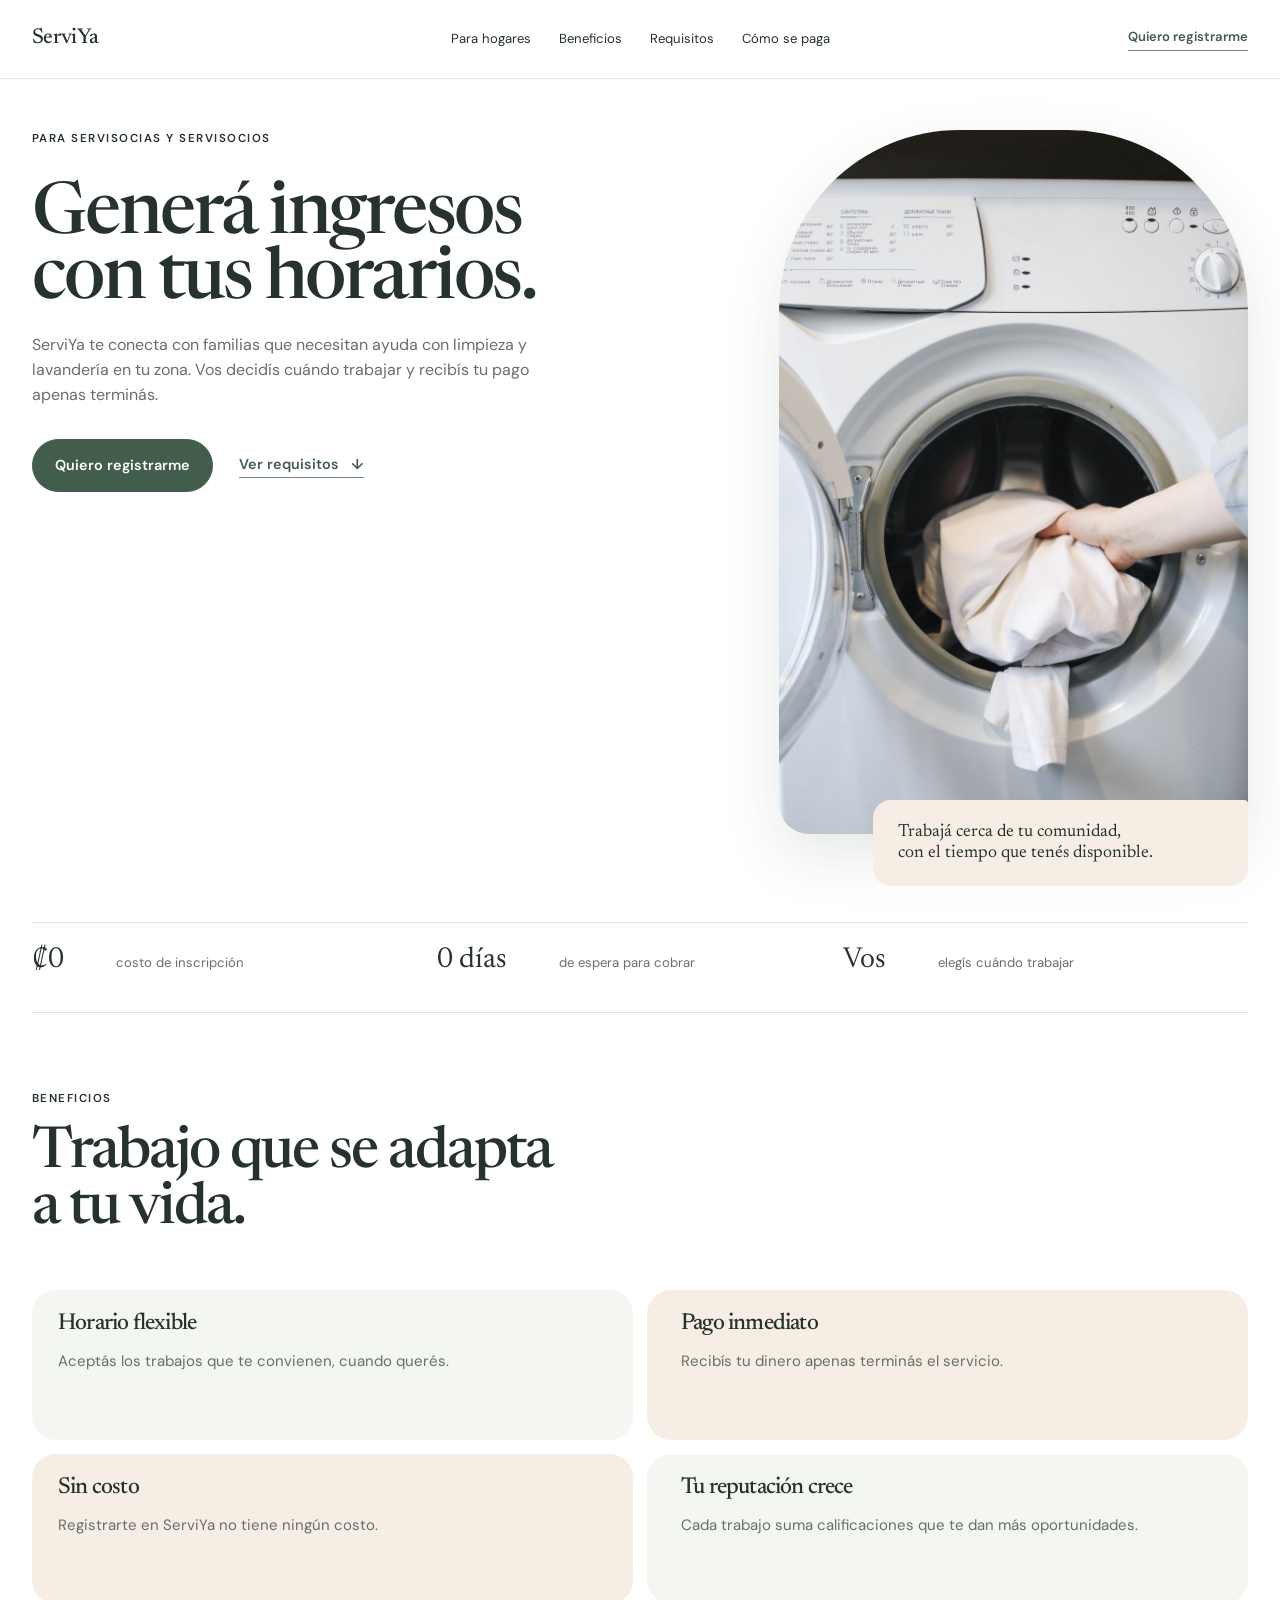
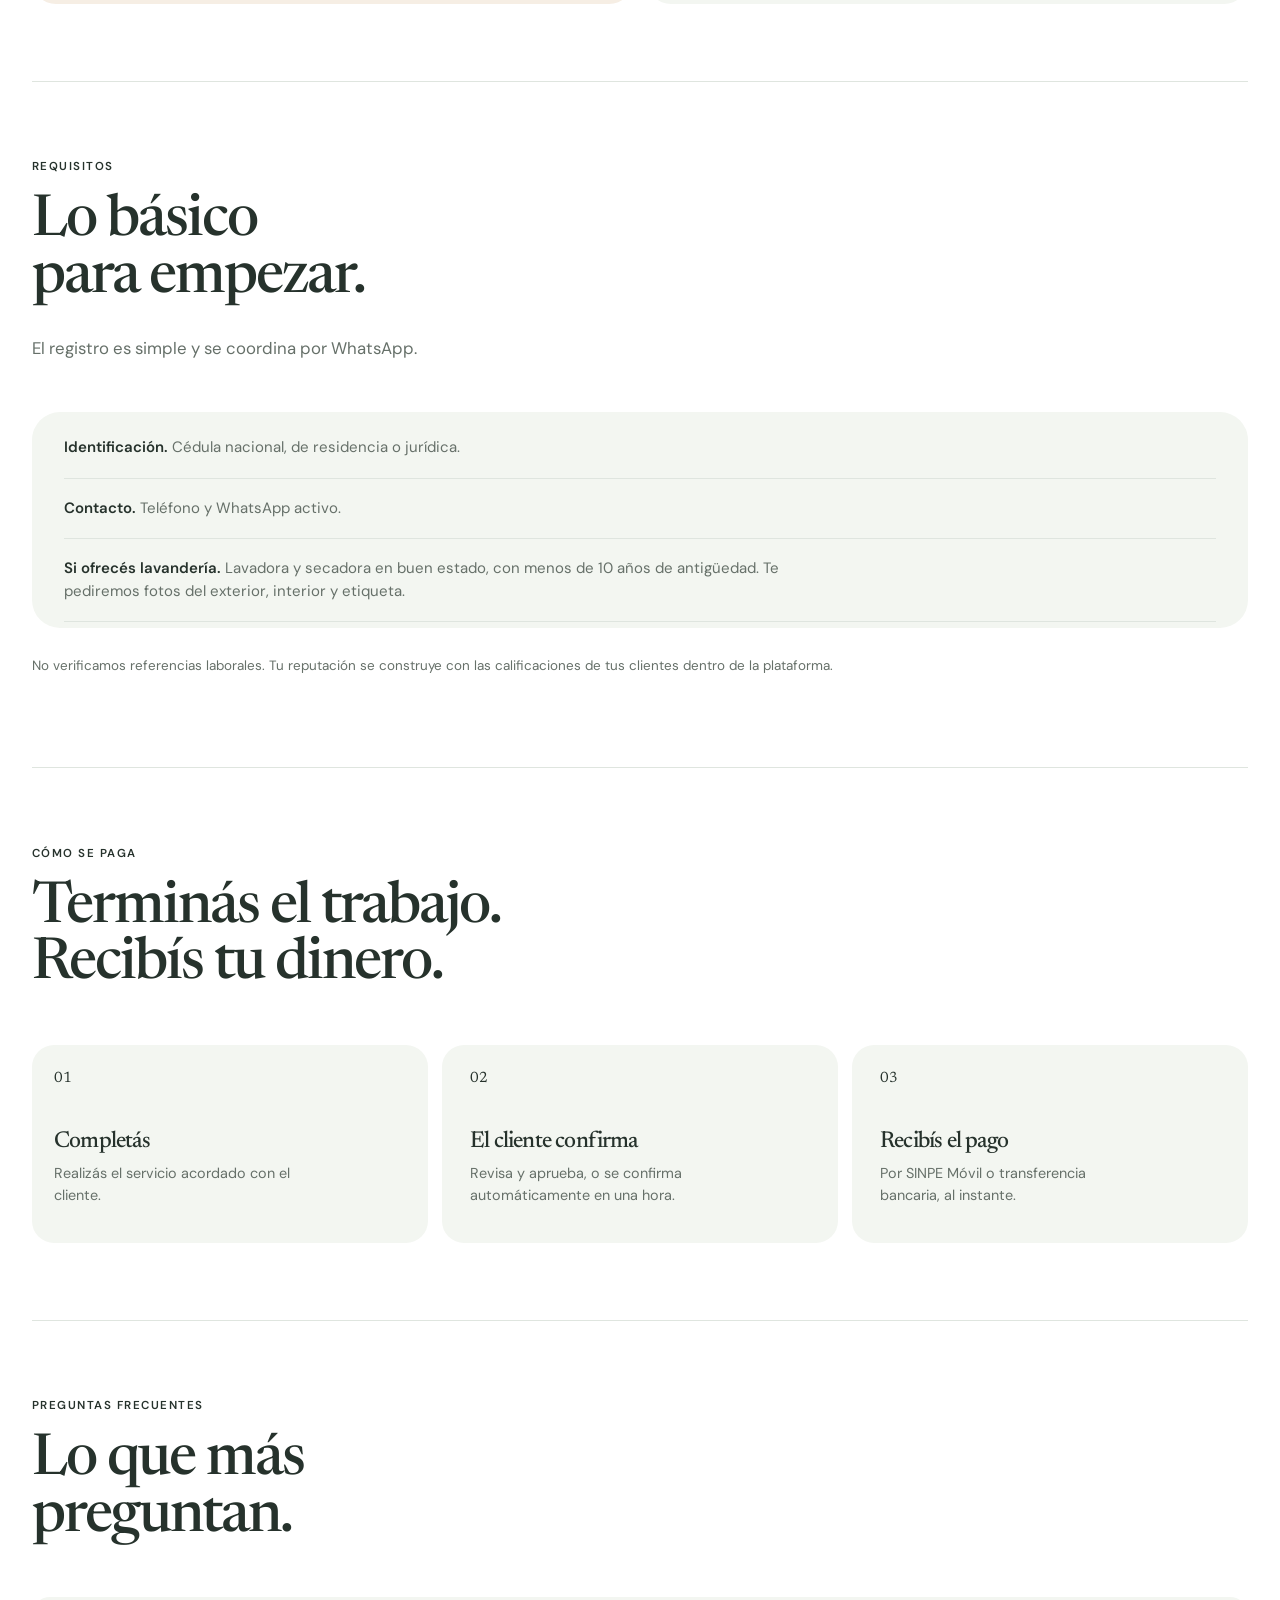
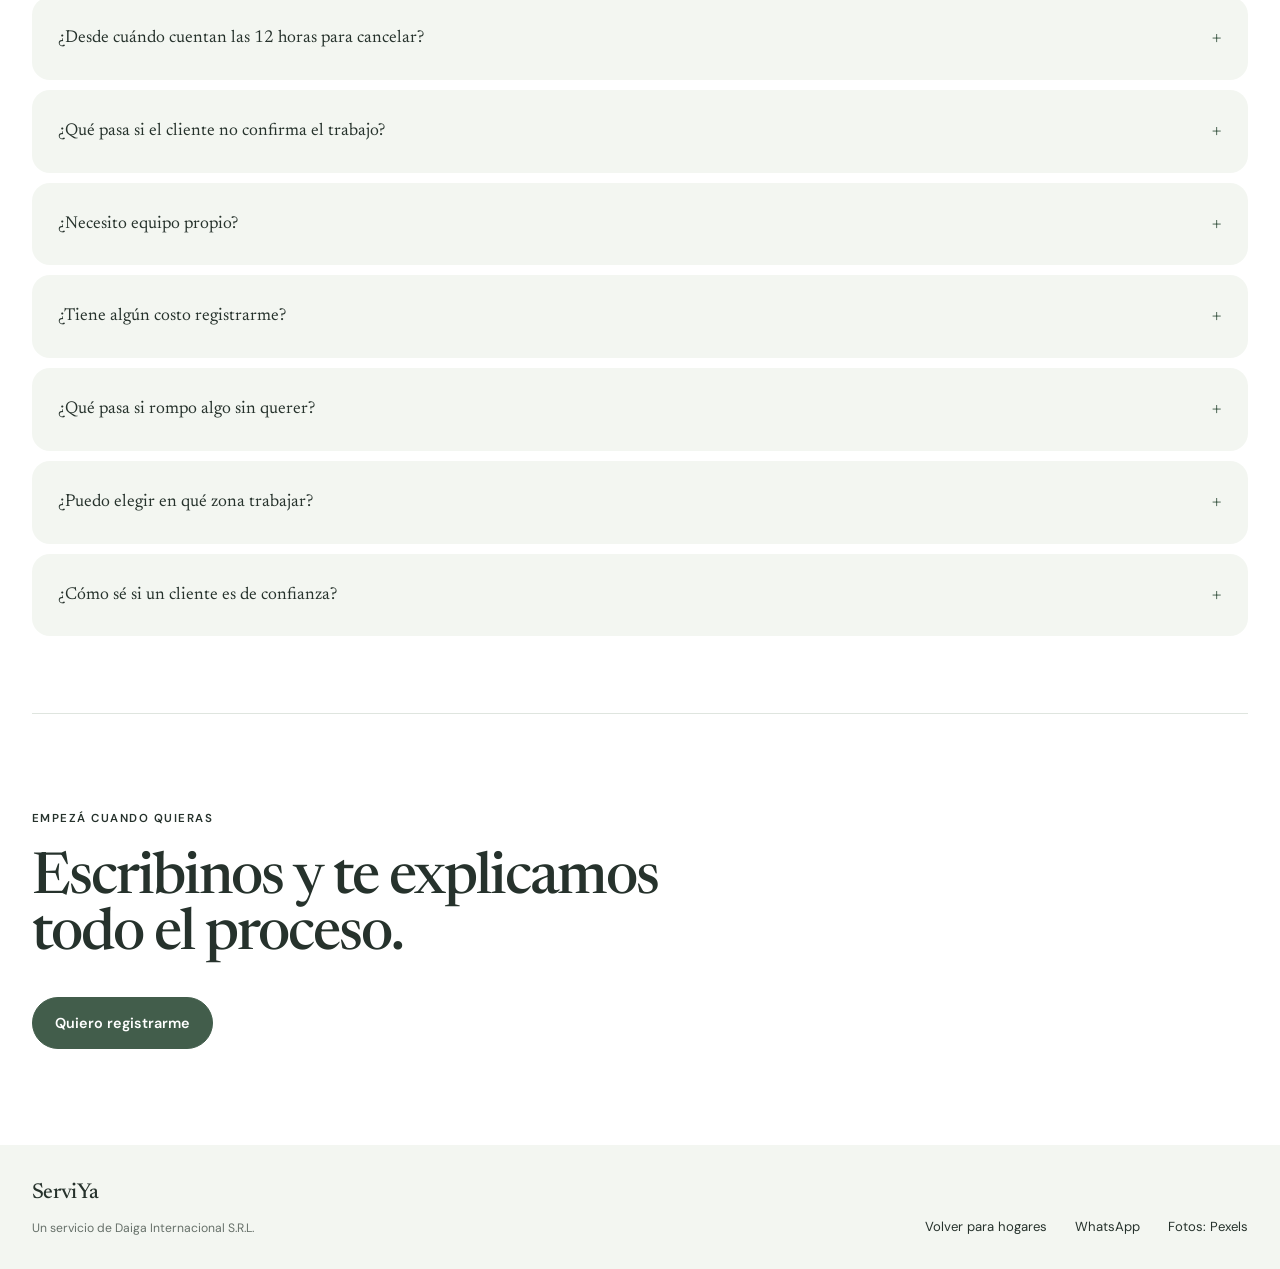
==== commit 0f9cda39: "Add files via upload" ====
--- a/socios.html
+++ b/socios.html
@@ -26,13 +26,15 @@
 
   <main>
     <section class="hero shell partner-hero">
-      <p class="kicker">Para ServiSocias y ServiSocios</p>
-      <h1>Generá ingresos<br>con tus horarios.</h1>
-      <div class="hero-copy">
-        <p>ServiYa te conecta con familias que necesitan ayuda con limpieza y lavandería en tu zona. Vos decidís cuándo trabajar y recibís tu pago apenas terminás.</p>
-        <div class="actions">
-          <a class="button button-dark" href="https://wa.me/50661637745?text=Hola%2C%20quiero%20ser%20ServiSocio%2Fa%20de%20ServiYa" target="_blank" rel="noopener">Quiero registrarme</a>
-          <a class="text-link" href="#requisitos">Ver requisitos <span aria-hidden="true">↓</span></a>
+      <div class="hero-text">
+        <p class="kicker">Para ServiSocias y ServiSocios</p>
+        <h1>Generá ingresos<br>con tus horarios.</h1>
+        <div class="hero-copy">
+          <p>ServiYa te conecta con familias que necesitan ayuda con limpieza y lavandería en tu zona. Vos decidís cuándo trabajar y recibís tu pago apenas terminás.</p>
+          <div class="actions">
+            <a class="button button-dark" href="https://wa.me/50661637745?text=Hola%2C%20quiero%20ser%20ServiSocio%2Fa%20de%20ServiYa" target="_blank" rel="noopener">Quiero registrarme</a>
+            <a class="text-link" href="#requisitos">Ver requisitos <span aria-hidden="true">↓</span></a>
+          </div>
         </div>
       </div>
       <div class="hero-media partner-media">
--- a/styles.css
+++ b/styles.css
@@ -112,20 +112,23 @@
   padding-block: clamp(36px, 4vw, 60px) 28px;
   display: grid;
   grid-template-columns: minmax(0, 1.05fr) minmax(340px, .75fr);
-  grid-template-rows: auto auto auto auto;
+  grid-template-rows: auto auto;
+  align-items: start;
   column-gap: clamp(42px, 7vw, 100px);
 }
 
-.hero > .kicker { grid-column: 1 / -1; }
+.hero-text {
+  grid-column: 1;
+  grid-row: 1;
+}
+
 .hero h1 {
-  grid-column: 1 / -1;
-  padding-top: clamp(12px, 2vw, 22px);
+  padding-top: clamp(4px, 1vw, 12px);
   font-size: clamp(2.75rem, 5.6vw, 5rem);
 }
 
 .hero-copy {
-  align-self: start;
-  padding-top: 4px;
+  padding-top: 20px;
   padding-bottom: 1.2rem;
 }
 
@@ -182,6 +185,7 @@
 
 .facts {
   grid-column: 1 / -1;
+  grid-row: 2;
   margin: 36px 0 0;
   padding-top: 16px;
   display: grid;
@@ -196,7 +200,7 @@
 .hero-media {
   position: relative;
   grid-column: 2;
-  grid-row: 2 / span 2;
+  grid-row: 1;
   min-height: clamp(320px, 38vw, 460px);
   align-self: start;
 }
